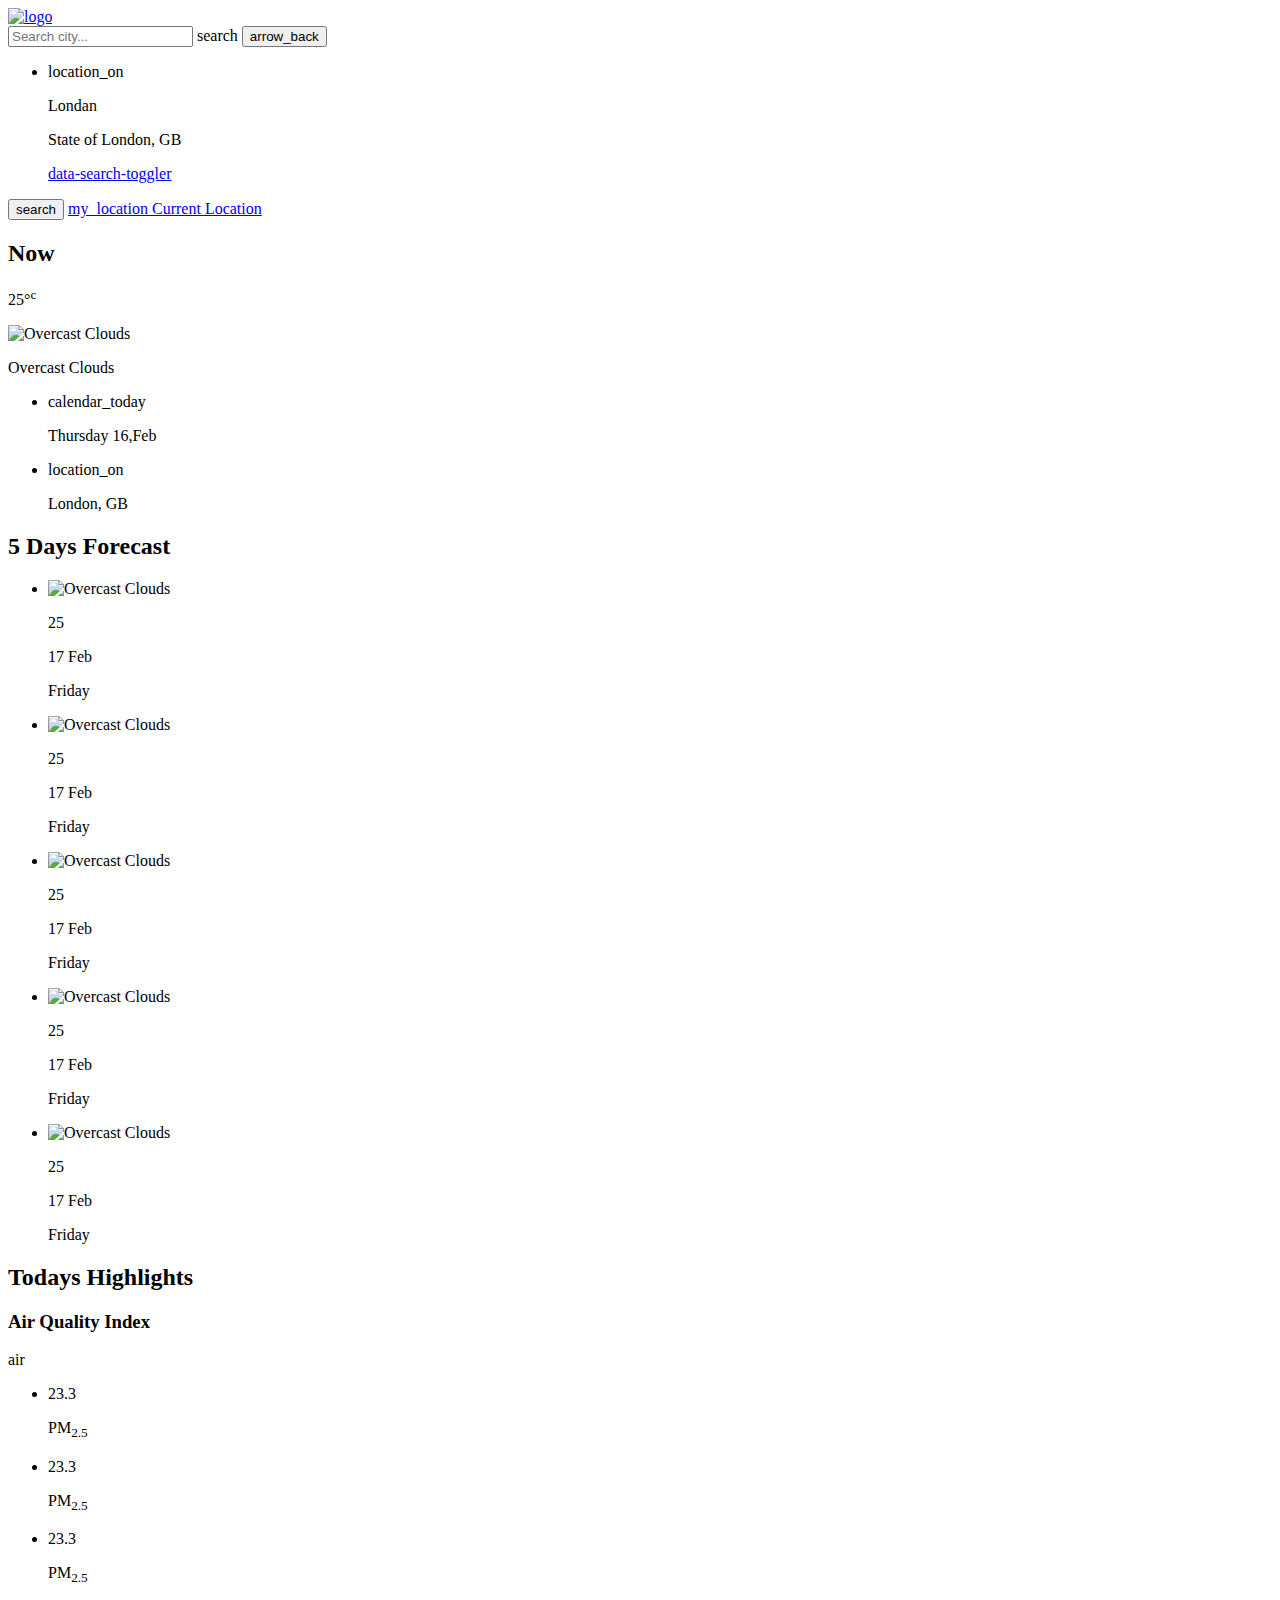
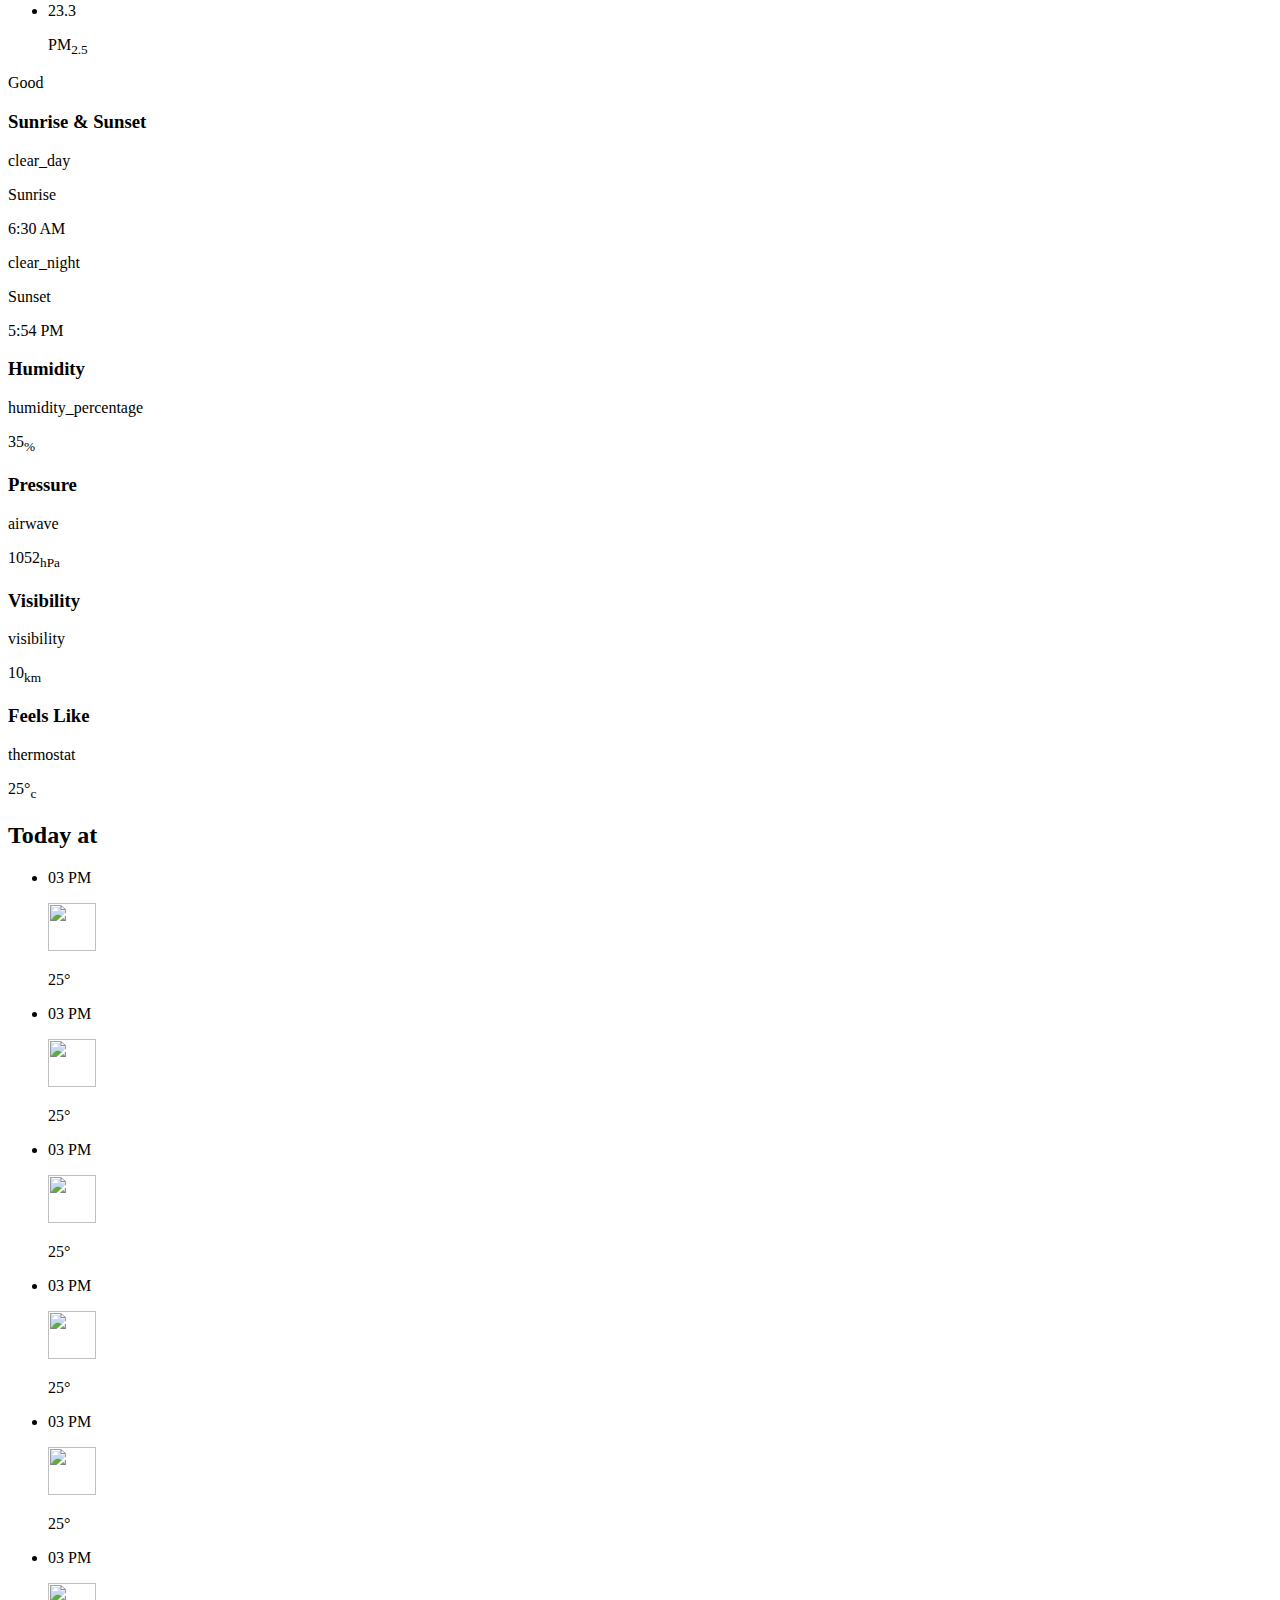
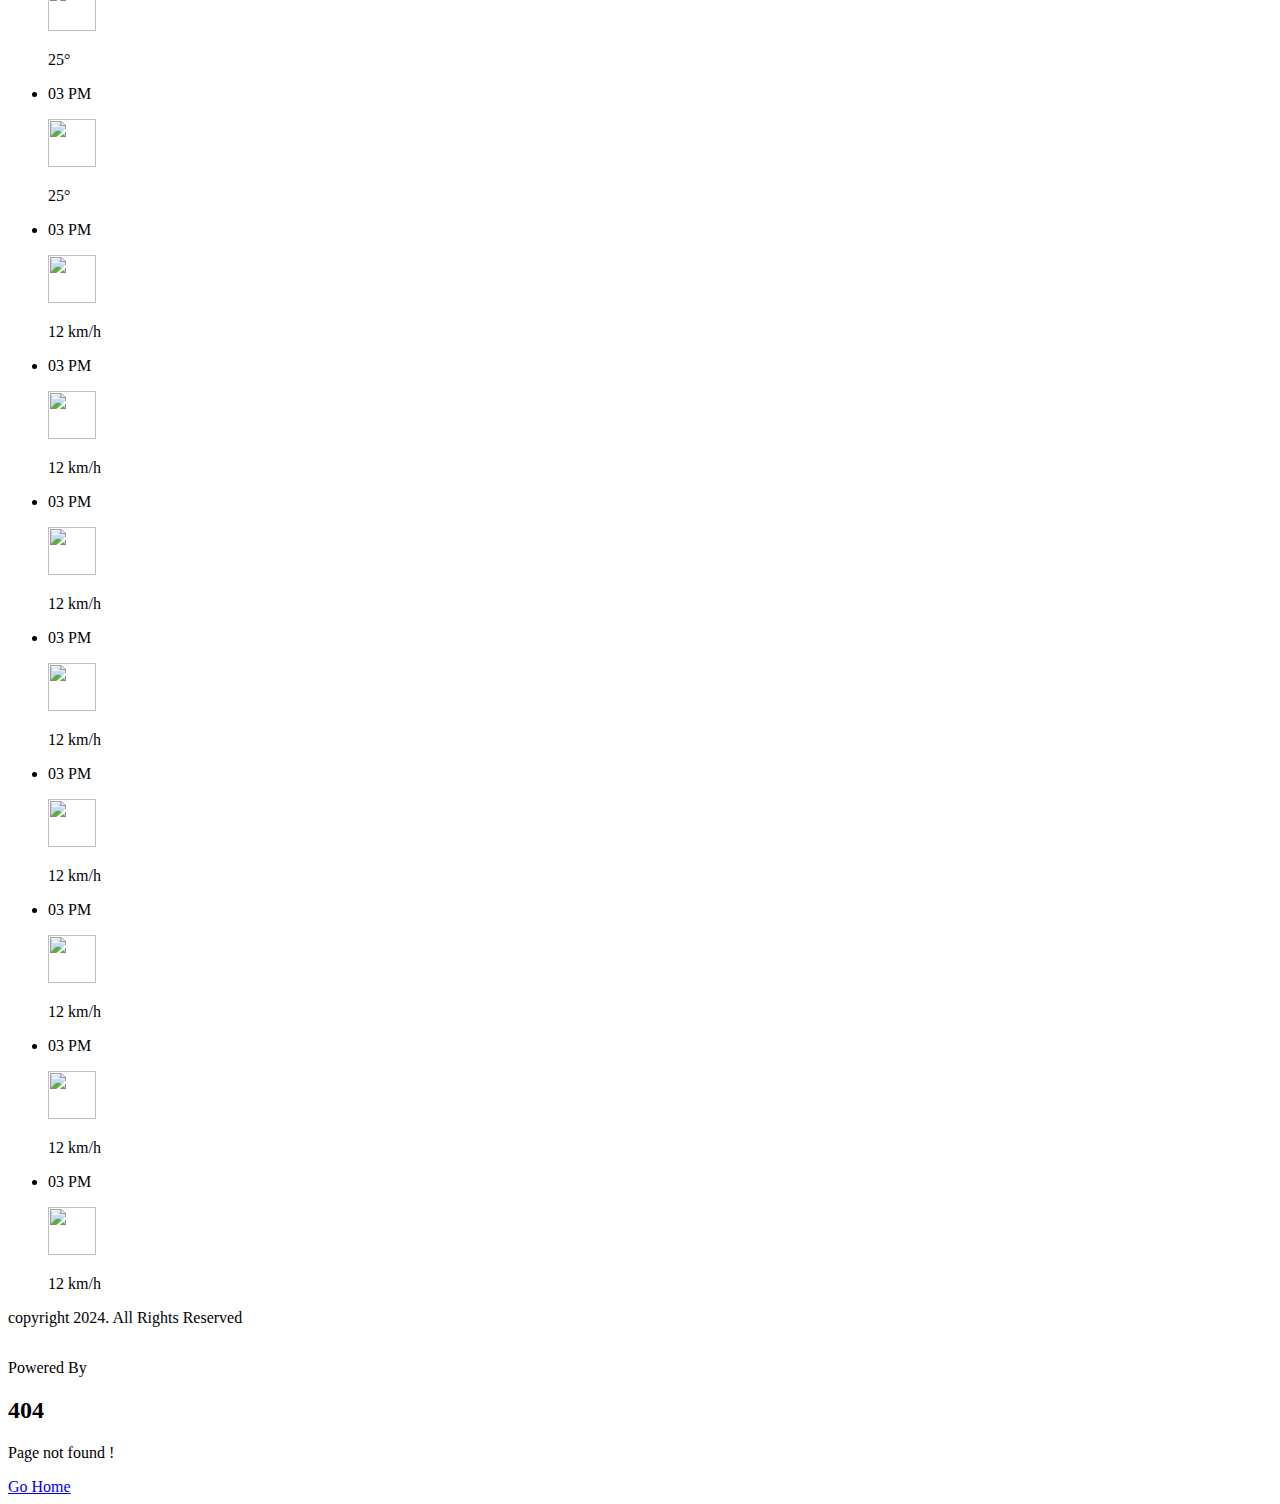
==== assets/index.html @ 11250133 "Add files via upload" ====
<!DOCTYPE html>
<html lang="en">
    <head>
        <meta charset="UTF-8">
        <meta http-equiv="X-UA-Compatible" content="IE=edge">
        <meta name="viewport" content="width=device-width, initial-scale=1.0">

        <!-- primary meta tags  -->

        <title>weatherio</title>
        <meta name="title" content="weatherio">
        <meta name="description" content="weatherio is a app made by code with ">

        <!--
            - favicon
         -->
         <link rel="shortcut icon" href="./favicon.svg" type="image/svg+xml">

        <!-- 
            google font link
          -->
        <link rel="preconnect" href="https://fonts.googleapis.com">
        <link rel="preconnect" href="https://fonts.gstatic.com" crossorigin>
        <link href="https://fonts.googleapis.com/css2?family=Nunito+Sans:wght@400;600&display=swap" rel="stylesheet">

        <!-- 
            custom css link
          -->
          <link rel="stylesheet" href="./assets/css/style.css">
        <!-- 
            custom js link
          -->
          <script src="./assets/js/app.js" type="module"></script>
          <script src="./assets/js/route.js" type="module"></script>





    </head>
    <body>
        <header class="header">
            <div class="container">
         
                 <a href="#" class="logo">
                     <img src="./assets/images/logo.png"    width="364 " height="58" alt="logo">  
                 </a>
         
                 <div class="search-view" data-search-view>
                    <div class="search-wrapper">
                        <input type="search" name="search" placeholder="Search city..." autocomplete="off" class="search field"
                        data-search-field>
                                  
                          <span class="m-icon">search</span>
                          <button class="icon-btn leading-icon has-state" aria-label="close search" data-search-toggler>
                            <span class="m-icon">arrow_back</span>    
                        </button>
                    </div>
           
                
                 <div class="search-result " data-search-result>
                    <ul class="view-list" data-search-list>
                       
                        <li class="view-list">
                            <span class="m-icon">location_on</span>
                         
                            <div>
                                <p class="item-title">Londan</p>
        
                                <p class="label-2" item-subtitle>State of London, GB</p>
                            </div>
                              
                            <a href="#" class="item-link has-state"> data-search-toggler</a>
                         </li>
                           
                          
                    </ul>
                 </div>
        
                </div>
        
                 <div class="header-actions">
                     <button class="icon-btn has-state" aria-label="open search" data-search-toggler>
                          <span class="m-icon">search</span>       
                     </button>
        
                     <a href="#/current-location" class="btn-primary has-state"
                     data-cuurent-location-btn>
                           <span class="m-icon">my_location</span>
        
                            <span class="span">Current Location</span>        
                     </a>
                 </div>
                 </div>
                     

         
         
            </div>
         </header>
         
       

        <main>
            <article class="container">

                <div class="content-left">
                    <!-- 
                        #current weather
                     -->
                     <section class="section current-weather" aria-label="current weather" data-current-weather>
                        <div class="card card-lg current-weather-card">
                            <h2 class="title-2 card-title">Now</h2>
                            <div class="weapper">
                                <p class="heading">25&deg;<sup>c</sup></p>

                                <img src="./assets/images/weather_icons/01d.png" width="64" height="64" alt="Overcast Clouds" class="weather-icon">

                            </div>
                            <p class="body-3">Overcast Clouds</p>
                            <ul class="meta-list">
                                <li class="meta-list">
                                    <span class="m-icon">calendar_today</span>

                                    <p class="title-3 meta-text">Thursday 16,Feb</p>
                                </li>

                                <li class="meta-list">
                                    <span class="m-icon">location_on</span>

                                    <p class="title-3 meta-text">London, GB</p>
                                </li>

                            </ul>
                        </div>
                     </section>




                     <!-- 
                        #forecasts
                     -->


                     <section class="section forecast" aria-labelledby="forecast-label" data-5-day-forecast>
                        <h2 class="title-2" id="forecast-label">5 Days Forecast</h2>

                        <div class="card card-lg forecast-card">

                            <ul>
                                <li class="card-item">
                                    <div class="icon-wrapper">
                                        <img src="./assets/images/weather_icons/01n.png" width="36" height="36" alt="Overcast Clouds" class="weather-icon">


                                        <span class="span">
                                            <p class="title-2">25</p>

                                            
                                        </span>
                                    </div>

                                    <p class="label-1">17 Feb</p>

                                    <p class="label-1">Friday</p>

                                </li>


                                <li class="card-item">
                                    <div class="icon-wrapper">
                                        <img src="./assets/images/weather_icons/01n.png" width="36" height="36" alt="Overcast Clouds" class="weather-icon">

                                        <span class="span">
                                            <p class="title-2">25</p>

                                            
                                        </span>
                                    </div>

                                    <p class="label-1">17 Feb</p>

                                    <p class="label-1">Friday</p>

                                </li>


                                <li class="card-item">
                                    <div class="icon-wrapper">
                                        <img src="./assets/images/weather_icons/01n.png" width="36" height="36" alt="Overcast Clouds" class="weather-icon">

                                        <span class="span">
                                            <p class="title-2">25</p>

                                            
                                        </span>
                                    </div>

                                    <p class="label-1">17 Feb</p>

                                    <p class="label-1">Friday</p>

                                </li>



                                <li class="card-item">
                                    <div class="icon-wrapper">
                                        <img src="./assets/images/weather_icons/01n.png" width="36" height="36" alt="Overcast Clouds" class="weather-icon">

                                        <span class="span">
                                            <p class="title-2">25</p>

                                            
                                        </span>
                                    </div>

                                    <p class="label-1">17 Feb</p>

                                    <p class="label-1">Friday</p>

                                </li>



                                <li class="card-item">
                                    <div class="icon-wrapper">
                                        <img src="./assets/images/weather_icons/01n.png" width="36" height="36" alt="Overcast Clouds" class="weather-icon">

                                        <span class="span">
                                            <p class="title-2">25</p>

                                            
                                        </span>
                                    </div>

                                    <p class="label-1">17 Feb</p>

                                    <p class="label-1">Friday</p>

                                </li>



                            </ul>
                        </div>
                     </section>

                </div>

                <div class="content-right">

                    <!-- 
                        #Highlights
                     -->

                     <section class="section highlights" aria-labelledby="highlights-label" data-highlights>

                        <div class="card card-lg">


                            <h2 class="title-2" id="highlights-label">Todays Highlights</h2>
                            <div class="highlight-list">

                                <div class="card card-sm highlight-card one">
                                    <h3 class="title-3">Air Quality Index</h3>



                                    <div class="wrapper">
                                        <span class="m-icon">air</span>

                                        <ul class="card-list">

                                            <li class="card-item">
                                                <p class="title-1">23.3</p>

                                                <p class="label-1">PM<sub>2.5</sub></p>
                                            </li>

                                            <li class="card-item">
                                                <p class="title-1">23.3</p>

                                                <p class="label-1">PM<sub>2.5</sub></p>
                                            </li>
                                            
                                            <li class="card-item">
                                                <p class="title-1">23.3</p>

                                                <p class="label-1">PM<sub>2.5</sub></p>
                                            </li>
                                            
                                            <li class="card-item">
                                                <p class="title-1">23.3</p>

                                                <p class="label-1">PM<sub>2.5</sub></p>
                                            </li>
                                            
                  
                                      

                                        </ul>
                                    </div>


                                    <span class="badge aqi-1 label-1" title="aqi message">
                                        Good


                                    </span>




                                </div>

                                <div class="card card-sm highlight-card two">

                                    <h3 class="title-3">Sunrise & Sunset</h3>

                                    <div class="card-list">

                                        <div class="card-item">
                                            <span class="m-icon">clear_day</span>

                                            <div>
                                                <p class="label-1">Sunrise</p>

                                                <p class="title-1">6:30 AM</p>
                                            </div>

                                        </div>

                                        <div class="card-item">
                                            <span class="m-icon">clear_night</span>

                                            <div>
                                                <p class="label-1">Sunset</p>

                                                <p class="title-1">5:54 PM</p>
                                            </div>

                                        </div>
                                    </div>
                                </div>

                                <div class="card card-sm highlight-card">
                                    <h3 class="title-3">Humidity</h3>
                                    <div class="wrapper">

                                        <span class="m-icon">humidity_percentage</span>

                                        <p class="title-1">35<sub>%</sub></p>


                                    </div>

                                </div>

                                <div class="card card-sm highlight-card">
                                    <h3 class="title-3">Pressure</h3>
                                    <div class="wrapper">

                                        <span class="m-icon">airwave</span>

                                        <p class="title-1">1052<sub>hPa</sub></p>


                                    </div>



                                </div>


                                <div class="card card-sm highlight-card">
                                    <h3 class="title-3">Visibility</h3>
                                    <div class="wrapper">

                                        <span class="m-icon">visibility</span>

                                        <p class="title-1">10<sub>km</sub></p>


                                    </div>

                                </div>



                                <div class="card card-sm highlight-card">
                                    <h3 class="title-3">Feels Like</h3>
                                    <div class="wrapper">

                                        <span class="m-icon">thermostat</span>

                                        <p class="title-1">25&deg;<sub>c</sub></p>


                                    </div>

                                </div>








                            </div>


                        </div>
                     </section>


                     <!-- 
                        #Hourly forecasts
                     -->
                    <section class="section hourly-forecast" aria-label="hourly forecast" data-hourly-forecast>

                        <h2 class="title-2">Today at</h2>

                        <div class="slider-container">

                            <ul class="slider-list" data-temp>

                                <li class="slider-items">
                                    <div class="card card-sm slider-card">

                                        <p class="body-3">03 PM</p>

                                        <img src="./assets/images/weather_icons/01n.png" width="48" height="48" loading="lazy" alt="" class="weather-icon" title="">

                                        <p class="body-3">25&deg;</p>

                                    </div>
                                </li>

                                <li class="slider-items">
                                    <div class="card card-sm slider-card">

                                        <p class="body-3">03 PM</p>

                                        <img src="./assets/images/weather_icons/01n.png" width="48" height="48" loading="lazy" alt="" class="weather-icon" title="">

                                        <p class="body-3">25&deg;</p>

                                    </div>
                                </li>
                                <li class="slider-items">
                                    <div class="card card-sm slider-card">

                                        <p class="body-3">03 PM</p>

                                        <img src="./assets/images/weather_icons/01n.png" width="48" height="48" loading="lazy" alt="" class="weather-icon" title="">

                                        <p class="body-3">25&deg;</p>

                                    </div>
                                </li>
                                <li class="slider-items">
                                    <div class="card card-sm slider-card">

                                        <p class="body-3">03 PM</p>

                                        <img src="./assets/images/weather_icons/01n.png" width="48" height="48" loading="lazy" alt="" class="weather-icon" title="">

                                        <p class="body-3">25&deg;</p>

                                    </div>
                                </li>
                                <li class="slider-items">
                                    <div class="card card-sm slider-card">

                                        <p class="body-3">03 PM</p>

                                        <img src="./assets/images/weather_icons/01n.png" width="48" height="48" loading="lazy" alt="" class="weather-icon" title="">

                                        <p class="body-3">25&deg;</p>

                                    </div>
                                </li>
                                <li class="slider-items">
                                    <div class="card card-sm slider-card">

                                        <p class="body-3">03 PM</p>

                                        <img src="./assets/images/weather_icons/01n.png" width="48" height="48" loading="lazy" alt="" class="weather-icon" title="">

                                        <p class="body-3">25&deg;</p>

                                    </div>
                                </li>
                                <li class="slider-items">
                                    <div class="card card-sm slider-card">

                                        <p class="body-3">03 PM</p>

                                        <img src="./assets/images/weather_icons/01n.png" width="48" height="48" loading="lazy" alt="" class="weather-icon" title="">

                                        <p class="body-3">25&deg;</p>

                                    </div>
                                </li>
                            </ul>

                            <ul class="slider-list" data-wind>
                                <li class="slider-items">
                                    <div class="card card-sm slider-card">
    
                                        <p class="body-3">03 PM</p>
    
                                        <img src="./assets/images/weather_icons/direction.png" width="48" height="48" loading="lazy" alt="" class="weather-icon" title="">
    
                                        <p class="body-3">12 km/h </p>
                                        
    
                                    </div>
                                </li>
                                <li class="slider-items">
                                    <div class="card card-sm slider-card">
    
                                        <p class="body-3">03 PM</p>
    
                                        <img src="./assets/images/weather_icons/direction.png" width="48" height="48" loading="lazy" alt="" class="weather-icon" title="">
    
                                        <p class="body-3">12 km/h </p>
                                        
    
                                    </div>
                                </li>
                                <li class="slider-items">
                                    <div class="card card-sm slider-card">
    
                                        <p class="body-3">03 PM</p>
    
                                        <img src="./assets/images/weather_icons/direction.png" width="48" height="48" loading="lazy" alt="" class="weather-icon" title="">
    
                                        <p class="body-3">12 km/h </p>
                                        
    
                                    </div>
                                </li>
                                <li class="slider-items">
                                    <div class="card card-sm slider-card">
    
                                        <p class="body-3">03 PM</p>
    
                                        <img src="./assets/images/weather_icons/direction.png" width="48" height="48" loading="lazy" alt="" class="weather-icon" title="">
    
                                        <p class="body-3">12 km/h </p>
                                        
    
                                    </div>
                                </li>
                                <li class="slider-items">
                                    <div class="card card-sm slider-card">
    
                                        <p class="body-3">03 PM</p>
    
                                        <img src="./assets/images/weather_icons/direction.png" width="48" height="48" loading="lazy" alt="" class="weather-icon" title="">
    
                                        <p class="body-3">12 km/h </p>
                                        
    
                                    </div>
                                </li>
                                <li class="slider-items">
                                    <div class="card card-sm slider-card">
    
                                        <p class="body-3">03 PM</p>
    
                                        <img src="./assets/images/weather_icons/direction.png" width="48" height="48" loading="lazy" alt="" class="weather-icon" title="">
    
                                        <p class="body-3">12 km/h </p>
                                        
    
                                    </div>
                                </li>
                                <li class="slider-items">
                                    <div class="card card-sm slider-card">
    
                                        <p class="body-3">03 PM</p>
    
                                        <img src="./assets/images/weather_icons/direction.png" width="48" height="48" loading="lazy" alt="" class="weather-icon" title="">
    
                                        <p class="body-3">12 km/h </p>
                                        
    
                                    </div>
                                </li>
                                <li class="slider-items">
                                    <div class="card card-sm slider-card">
    
                                        <p class="body-3">03 PM</p>
    
                                        <img src="./assets/images/weather_icons/direction.png" width="48" height="48" loading="lazy" alt="" class="weather-icon" title="">
    
                                        <p class="body-3">12 km/h </p>
                                        
    
                                    </div>
                                </li>
                            </ul>

                            

                            
                        </div>
                    </section>
                    <!-- 
                        #footer
                     -->


                    <footer class="footer">
                        <p class="body-3">
                          copyright 2024. All Rights Reserved
                        </p>
  
                        <p class="body-3">
                          Powered By <a href="https://openweathermap.org/api"  title="Free OpenWeather Api" target="_blank" rel="noopener">
                              <img src="./assets/images/openweather.png" width="150" height="30" loading="lazy" alt="OpenWeather">
  
                             </a>
                        </p>
                    </footer>

                     
                    
                
                
                    



                </div>

                <div class="loading" data-loading></div>


                













            </article>
        </main>


        <!--
            #404 error
        -->

        <section class="error-content" data-error-content>

            <h2 class="heading">404</h2>

            <p class="body-1">Page not found !</p>

            <a href="#" class="btn-primary">
                <span class="span">Go Home</span>
            </a>
        </section>





    </body>
</html>
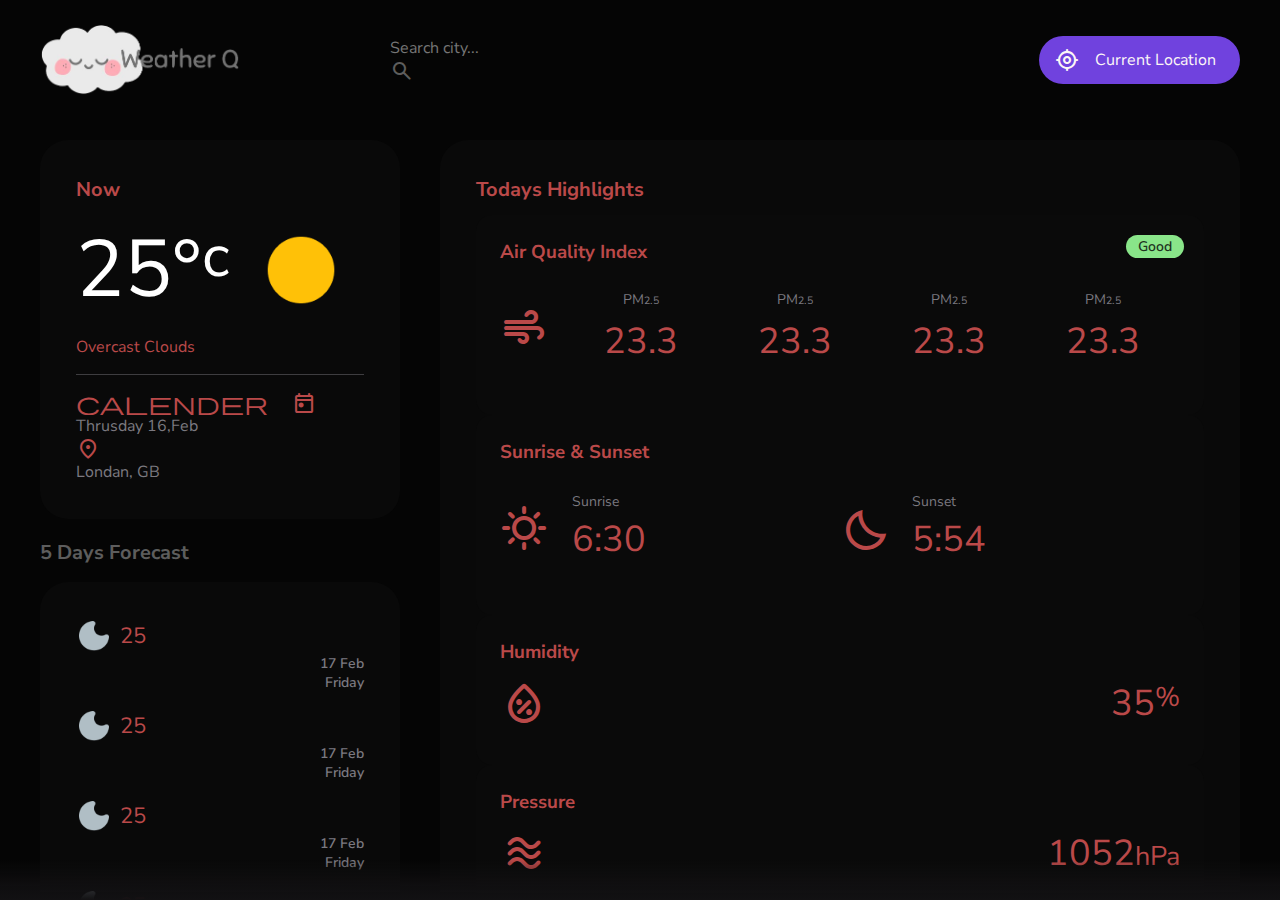
==== commit 4569a55c: "index update" ====
--- a/assets/index.html
+++ b/assets/index.html
@@ -1,683 +1,655 @@
-<!DOCTYPE html>
-<html lang="en">
-    <head>
-        <meta charset="UTF-8">
-        <meta http-equiv="X-UA-Compatible" content="IE=edge">
-        <meta name="viewport" content="width=device-width, initial-scale=1.0">
-
-        <!-- primary meta tags  -->
-
-        <title>weatherio</title>
-        <meta name="title" content="weatherio">
-        <meta name="description" content="weatherio is a app made by code with ">
-
-        <!--
-            - favicon
-         -->
-         <link rel="shortcut icon" href="./favicon.svg" type="image/svg+xml">
-
-        <!-- 
-            google font link
-          -->
-        <link rel="preconnect" href="https://fonts.googleapis.com">
-        <link rel="preconnect" href="https://fonts.gstatic.com" crossorigin>
-        <link href="https://fonts.googleapis.com/css2?family=Nunito+Sans:wght@400;600&display=swap" rel="stylesheet">
-
-        <!-- 
-            custom css link
-          -->
-          <link rel="stylesheet" href="./assets/css/style.css">
-        <!-- 
-            custom js link
-          -->
-          <script src="./assets/js/app.js" type="module"></script>
-          <script src="./assets/js/route.js" type="module"></script>
-
-
-
-
-
-    </head>
-    <body>
-        <header class="header">
-            <div class="container">
-         
-                 <a href="#" class="logo">
-                     <img src="./assets/images/logo.png"    width="364 " height="58" alt="logo">  
-                 </a>
-         
-                 <div class="search-view" data-search-view>
-                    <div class="search-wrapper">
-                        <input type="search" name="search" placeholder="Search city..." autocomplete="off" class="search field"
-                        data-search-field>
-                                  
-                          <span class="m-icon">search</span>
-                          <button class="icon-btn leading-icon has-state" aria-label="close search" data-search-toggler>
-                            <span class="m-icon">arrow_back</span>    
-                        </button>
-                    </div>
-           
-                
-                 <div class="search-result " data-search-result>
-                    <ul class="view-list" data-search-list>
-                       
-                        <li class="view-list">
-                            <span class="m-icon">location_on</span>
-                         
-                            <div>
-                                <p class="item-title">Londan</p>
-        
-                                <p class="label-2" item-subtitle>State of London, GB</p>
-                            </div>
-                              
-                            <a href="#" class="item-link has-state"> data-search-toggler</a>
-                         </li>
-                           
-                          
-                    </ul>
-                 </div>
-        
-                </div>
-        
-                 <div class="header-actions">
-                     <button class="icon-btn has-state" aria-label="open search" data-search-toggler>
-                          <span class="m-icon">search</span>       
-                     </button>
-        
-                     <a href="#/current-location" class="btn-primary has-state"
-                     data-cuurent-location-btn>
-                           <span class="m-icon">my_location</span>
-        
-                            <span class="span">Current Location</span>        
-                     </a>
-                 </div>
-                 </div>
-                     
-
-         
-         
-            </div>
-         </header>
-         
-       
-
-        <main>
-            <article class="container">
-
-                <div class="content-left">
-                    <!-- 
-                        #current weather
-                     -->
-                     <section class="section current-weather" aria-label="current weather" data-current-weather>
-                        <div class="card card-lg current-weather-card">
-                            <h2 class="title-2 card-title">Now</h2>
-                            <div class="weapper">
-                                <p class="heading">25&deg;<sup>c</sup></p>
-
-                                <img src="./assets/images/weather_icons/01d.png" width="64" height="64" alt="Overcast Clouds" class="weather-icon">
-
-                            </div>
-                            <p class="body-3">Overcast Clouds</p>
-                            <ul class="meta-list">
-                                <li class="meta-list">
-                                    <span class="m-icon">calendar_today</span>
-
-                                    <p class="title-3 meta-text">Thursday 16,Feb</p>
-                                </li>
-
-                                <li class="meta-list">
-                                    <span class="m-icon">location_on</span>
-
-                                    <p class="title-3 meta-text">London, GB</p>
-                                </li>
-
-                            </ul>
-                        </div>
-                     </section>
-
-
-
-
-                     <!-- 
-                        #forecasts
-                     -->
-
-
-                     <section class="section forecast" aria-labelledby="forecast-label" data-5-day-forecast>
-                        <h2 class="title-2" id="forecast-label">5 Days Forecast</h2>
-
-                        <div class="card card-lg forecast-card">
-
-                            <ul>
-                                <li class="card-item">
-                                    <div class="icon-wrapper">
-                                        <img src="./assets/images/weather_icons/01n.png" width="36" height="36" alt="Overcast Clouds" class="weather-icon">
-
-
-                                        <span class="span">
-                                            <p class="title-2">25</p>
-
-                                            
-                                        </span>
-                                    </div>
-
-                                    <p class="label-1">17 Feb</p>
-
-                                    <p class="label-1">Friday</p>
-
-                                </li>
-
-
-                                <li class="card-item">
-                                    <div class="icon-wrapper">
-                                        <img src="./assets/images/weather_icons/01n.png" width="36" height="36" alt="Overcast Clouds" class="weather-icon">
-
-                                        <span class="span">
-                                            <p class="title-2">25</p>
-
-                                            
-                                        </span>
-                                    </div>
-
-                                    <p class="label-1">17 Feb</p>
-
-                                    <p class="label-1">Friday</p>
-
-                                </li>
-
-
-                                <li class="card-item">
-                                    <div class="icon-wrapper">
-                                        <img src="./assets/images/weather_icons/01n.png" width="36" height="36" alt="Overcast Clouds" class="weather-icon">
-
-                                        <span class="span">
-                                            <p class="title-2">25</p>
-
-                                            
-                                        </span>
-                                    </div>
-
-                                    <p class="label-1">17 Feb</p>
-
-                                    <p class="label-1">Friday</p>
-
-                                </li>
-
-
-
-                                <li class="card-item">
-                                    <div class="icon-wrapper">
-                                        <img src="./assets/images/weather_icons/01n.png" width="36" height="36" alt="Overcast Clouds" class="weather-icon">
-
-                                        <span class="span">
-                                            <p class="title-2">25</p>
-
-                                            
-                                        </span>
-                                    </div>
-
-                                    <p class="label-1">17 Feb</p>
-
-                                    <p class="label-1">Friday</p>
-
-                                </li>
-
-
-
-                                <li class="card-item">
-                                    <div class="icon-wrapper">
-                                        <img src="./assets/images/weather_icons/01n.png" width="36" height="36" alt="Overcast Clouds" class="weather-icon">
-
-                                        <span class="span">
-                                            <p class="title-2">25</p>
-
-                                            
-                                        </span>
-                                    </div>
-
-                                    <p class="label-1">17 Feb</p>
-
-                                    <p class="label-1">Friday</p>
-
-                                </li>
-
-
-
-                            </ul>
-                        </div>
-                     </section>
-
-                </div>
-
-                <div class="content-right">
-
-                    <!-- 
-                        #Highlights
-                     -->
-
-                     <section class="section highlights" aria-labelledby="highlights-label" data-highlights>
-
-                        <div class="card card-lg">
-
-
-                            <h2 class="title-2" id="highlights-label">Todays Highlights</h2>
-                            <div class="highlight-list">
-
-                                <div class="card card-sm highlight-card one">
-                                    <h3 class="title-3">Air Quality Index</h3>
-
-
-
-                                    <div class="wrapper">
-                                        <span class="m-icon">air</span>
-
-                                        <ul class="card-list">
-
-                                            <li class="card-item">
-                                                <p class="title-1">23.3</p>
-
-                                                <p class="label-1">PM<sub>2.5</sub></p>
-                                            </li>
-
-                                            <li class="card-item">
-                                                <p class="title-1">23.3</p>
-
-                                                <p class="label-1">PM<sub>2.5</sub></p>
-                                            </li>
-                                            
-                                            <li class="card-item">
-                                                <p class="title-1">23.3</p>
-
-                                                <p class="label-1">PM<sub>2.5</sub></p>
-                                            </li>
-                                            
-                                            <li class="card-item">
-                                                <p class="title-1">23.3</p>
-
-                                                <p class="label-1">PM<sub>2.5</sub></p>
-                                            </li>
-                                            
-                  
-                                      
-
-                                        </ul>
-                                    </div>
-
-
-                                    <span class="badge aqi-1 label-1" title="aqi message">
-                                        Good
-
-
-                                    </span>
-
-
-
-
-                                </div>
-
-                                <div class="card card-sm highlight-card two">
-
-                                    <h3 class="title-3">Sunrise & Sunset</h3>
-
-                                    <div class="card-list">
-
-                                        <div class="card-item">
-                                            <span class="m-icon">clear_day</span>
-
-                                            <div>
-                                                <p class="label-1">Sunrise</p>
-
-                                                <p class="title-1">6:30 AM</p>
-                                            </div>
-
-                                        </div>
-
-                                        <div class="card-item">
-                                            <span class="m-icon">clear_night</span>
-
-                                            <div>
-                                                <p class="label-1">Sunset</p>
-
-                                                <p class="title-1">5:54 PM</p>
-                                            </div>
-
-                                        </div>
-                                    </div>
-                                </div>
-
-                                <div class="card card-sm highlight-card">
-                                    <h3 class="title-3">Humidity</h3>
-                                    <div class="wrapper">
-
-                                        <span class="m-icon">humidity_percentage</span>
-
-                                        <p class="title-1">35<sub>%</sub></p>
-
-
-                                    </div>
-
-                                </div>
-
-                                <div class="card card-sm highlight-card">
-                                    <h3 class="title-3">Pressure</h3>
-                                    <div class="wrapper">
-
-                                        <span class="m-icon">airwave</span>
-
-                                        <p class="title-1">1052<sub>hPa</sub></p>
-
-
-                                    </div>
-
-
-
-                                </div>
-
-
-                                <div class="card card-sm highlight-card">
-                                    <h3 class="title-3">Visibility</h3>
-                                    <div class="wrapper">
-
-                                        <span class="m-icon">visibility</span>
-
-                                        <p class="title-1">10<sub>km</sub></p>
-
-
-                                    </div>
-
-                                </div>
-
-
-
-                                <div class="card card-sm highlight-card">
-                                    <h3 class="title-3">Feels Like</h3>
-                                    <div class="wrapper">
-
-                                        <span class="m-icon">thermostat</span>
-
-                                        <p class="title-1">25&deg;<sub>c</sub></p>
-
-
-                                    </div>
-
-                                </div>
-
-
-
-
-
-
-
-
-                            </div>
-
-
-                        </div>
-                     </section>
-
-
-                     <!-- 
-                        #Hourly forecasts
-                     -->
-                    <section class="section hourly-forecast" aria-label="hourly forecast" data-hourly-forecast>
-
-                        <h2 class="title-2">Today at</h2>
-
-                        <div class="slider-container">
-
-                            <ul class="slider-list" data-temp>
-
-                                <li class="slider-items">
-                                    <div class="card card-sm slider-card">
-
-                                        <p class="body-3">03 PM</p>
-
-                                        <img src="./assets/images/weather_icons/01n.png" width="48" height="48" loading="lazy" alt="" class="weather-icon" title="">
-
-                                        <p class="body-3">25&deg;</p>
-
-                                    </div>
-                                </li>
-
-                                <li class="slider-items">
-                                    <div class="card card-sm slider-card">
-
-                                        <p class="body-3">03 PM</p>
-
-                                        <img src="./assets/images/weather_icons/01n.png" width="48" height="48" loading="lazy" alt="" class="weather-icon" title="">
-
-                                        <p class="body-3">25&deg;</p>
-
-                                    </div>
-                                </li>
-                                <li class="slider-items">
-                                    <div class="card card-sm slider-card">
-
-                                        <p class="body-3">03 PM</p>
-
-                                        <img src="./assets/images/weather_icons/01n.png" width="48" height="48" loading="lazy" alt="" class="weather-icon" title="">
-
-                                        <p class="body-3">25&deg;</p>
-
-                                    </div>
-                                </li>
-                                <li class="slider-items">
-                                    <div class="card card-sm slider-card">
-
-                                        <p class="body-3">03 PM</p>
-
-                                        <img src="./assets/images/weather_icons/01n.png" width="48" height="48" loading="lazy" alt="" class="weather-icon" title="">
-
-                                        <p class="body-3">25&deg;</p>
-
-                                    </div>
-                                </li>
-                                <li class="slider-items">
-                                    <div class="card card-sm slider-card">
-
-                                        <p class="body-3">03 PM</p>
-
-                                        <img src="./assets/images/weather_icons/01n.png" width="48" height="48" loading="lazy" alt="" class="weather-icon" title="">
-
-                                        <p class="body-3">25&deg;</p>
-
-                                    </div>
-                                </li>
-                                <li class="slider-items">
-                                    <div class="card card-sm slider-card">
-
-                                        <p class="body-3">03 PM</p>
-
-                                        <img src="./assets/images/weather_icons/01n.png" width="48" height="48" loading="lazy" alt="" class="weather-icon" title="">
-
-                                        <p class="body-3">25&deg;</p>
-
-                                    </div>
-                                </li>
-                                <li class="slider-items">
-                                    <div class="card card-sm slider-card">
-
-                                        <p class="body-3">03 PM</p>
-
-                                        <img src="./assets/images/weather_icons/01n.png" width="48" height="48" loading="lazy" alt="" class="weather-icon" title="">
-
-                                        <p class="body-3">25&deg;</p>
-
-                                    </div>
-                                </li>
-                            </ul>
-
-                            <ul class="slider-list" data-wind>
-                                <li class="slider-items">
-                                    <div class="card card-sm slider-card">
-    
-                                        <p class="body-3">03 PM</p>
-    
-                                        <img src="./assets/images/weather_icons/direction.png" width="48" height="48" loading="lazy" alt="" class="weather-icon" title="">
-    
-                                        <p class="body-3">12 km/h </p>
-                                        
-    
-                                    </div>
-                                </li>
-                                <li class="slider-items">
-                                    <div class="card card-sm slider-card">
-    
-                                        <p class="body-3">03 PM</p>
-    
-                                        <img src="./assets/images/weather_icons/direction.png" width="48" height="48" loading="lazy" alt="" class="weather-icon" title="">
-    
-                                        <p class="body-3">12 km/h </p>
-                                        
-    
-                                    </div>
-                                </li>
-                                <li class="slider-items">
-                                    <div class="card card-sm slider-card">
-    
-                                        <p class="body-3">03 PM</p>
-    
-                                        <img src="./assets/images/weather_icons/direction.png" width="48" height="48" loading="lazy" alt="" class="weather-icon" title="">
-    
-                                        <p class="body-3">12 km/h </p>
-                                        
-    
-                                    </div>
-                                </li>
-                                <li class="slider-items">
-                                    <div class="card card-sm slider-card">
-    
-                                        <p class="body-3">03 PM</p>
-    
-                                        <img src="./assets/images/weather_icons/direction.png" width="48" height="48" loading="lazy" alt="" class="weather-icon" title="">
-    
-                                        <p class="body-3">12 km/h </p>
-                                        
-    
-                                    </div>
-                                </li>
-                                <li class="slider-items">
-                                    <div class="card card-sm slider-card">
-    
-                                        <p class="body-3">03 PM</p>
-    
-                                        <img src="./assets/images/weather_icons/direction.png" width="48" height="48" loading="lazy" alt="" class="weather-icon" title="">
-    
-                                        <p class="body-3">12 km/h </p>
-                                        
-    
-                                    </div>
-                                </li>
-                                <li class="slider-items">
-                                    <div class="card card-sm slider-card">
-    
-                                        <p class="body-3">03 PM</p>
-    
-                                        <img src="./assets/images/weather_icons/direction.png" width="48" height="48" loading="lazy" alt="" class="weather-icon" title="">
-    
-                                        <p class="body-3">12 km/h </p>
-                                        
-    
-                                    </div>
-                                </li>
-                                <li class="slider-items">
-                                    <div class="card card-sm slider-card">
-    
-                                        <p class="body-3">03 PM</p>
-    
-                                        <img src="./assets/images/weather_icons/direction.png" width="48" height="48" loading="lazy" alt="" class="weather-icon" title="">
-    
-                                        <p class="body-3">12 km/h </p>
-                                        
-    
-                                    </div>
-                                </li>
-                                <li class="slider-items">
-                                    <div class="card card-sm slider-card">
-    
-                                        <p class="body-3">03 PM</p>
-    
-                                        <img src="./assets/images/weather_icons/direction.png" width="48" height="48" loading="lazy" alt="" class="weather-icon" title="">
-    
-                                        <p class="body-3">12 km/h </p>
-                                        
-    
-                                    </div>
-                                </li>
-                            </ul>
-
-                            
-
-                            
-                        </div>
-                    </section>
-                    <!-- 
-                        #footer
-                     -->
-
-
-                    <footer class="footer">
-                        <p class="body-3">
-                          copyright 2024. All Rights Reserved
-                        </p>
-  
-                        <p class="body-3">
-                          Powered By <a href="https://openweathermap.org/api"  title="Free OpenWeather Api" target="_blank" rel="noopener">
-                              <img src="./assets/images/openweather.png" width="150" height="30" loading="lazy" alt="OpenWeather">
-  
-                             </a>
-                        </p>
-                    </footer>
-
-                     
-                    
-                
-                
-                    
-
-
-
-                </div>
-
-                <div class="loading" data-loading></div>
-
-
-                
-
-
-
-
-
-
-
-
-
-
-
-
-
-            </article>
-        </main>
-
-
-        <!--
-            #404 error
-        -->
-
-        <section class="error-content" data-error-content>
-
-            <h2 class="heading">404</h2>
-
-            <p class="body-1">Page not found !</p>
-
-            <a href="#" class="btn-primary">
-                <span class="span">Go Home</span>
-            </a>
-        </section>
-
-
-
-
-
-    </body>
+<!DOCTYPE html>
+<html lang="en">
+<head>
+    <meta charset="UTF-8">
+    <meta http-equiv="X-UA-Compatible" content="IE=edge">
+    <meta name="viewport" content="width=device-width, initial-scale=1.0">
+
+ <!-- primary meta tags  -->
+
+    <title>weatherwise</title>
+    <meta name="title" content="weatherwise">
+    <meta name="description" content="weatherwise is a webapp made by g-97 ">
+
+
+    <!--
+            - favicon
+         -->
+
+         <link rel="shortcut icon" href="./favicon.svg" type="image/svg+xml">
+
+
+     <!-- 
+        google font link
+       -->
+        <link rel="preconnect" href="https://fonts.googleapis.com">
+        <link rel="preconnect" href="https://fonts.gstatic.com" crossorigin>
+        <link href="https://fonts.googleapis.com/css2?family=Nunito+Sans:wght@400;600&display=swap" rel="stylesheet">
+
+     <!-- 
+         css link
+      -->
+    
+         <link rel="stylesheet" href="./css/style.css">
+
+    <!-- 
+         js link
+    -->
+
+    <script src="./assets/js/app.js" type="module"></script>
+    <script src="./assets/js/route.js" type="module"></script>
+
+
+
+</head>
+<body>
+    
+    
+
+
+
+
+<header class="header">
+   <div class="container">
+
+        <a href="#" class="logo">
+            <img src="./images/logo.png"    width="364 " height="58" alt="logo">  
+        </a>
+
+        <div class="search-view" data-search-view>
+
+              <div class="search-wrapper">
+                    <input type="search" name="search" placeholder="Search city..." autocomplete="off" class="search field"
+                data-search-field>
+                          
+                  <span class="m-icon">search</span>
+                  <button class="icon-btn leading-icon has-state" aria-label="close search" data-search-toggler>
+                    <span class="m-icon">arrow_back</span>    
+                </button>
+            </div>
+   
+        
+         <div class="search-result" data-search-result>
+            <ul class="view-list" data-search-list>
+               
+                <li class="view-list">
+                    <span class="m-icon">location_on</span>
+                 
+                    <div>
+                        <p class="item-title">Londan</p>
+
+                        <p class="label-2" item-subtitle>State of London, GB</p>
+                    </div>
+                      
+                    <a href="#" class="item-link has-state"> data-search-toggler</a>
+                 </li>
+                   
+                  
+            </ul>
+         </div>
+
+        </div>
+
+         <div class="header-actions">
+             <button class="icon-btn has-state" aria-label="open search" data-search-toggler>
+                  <span class="m-icon">search</span>       
+             </button>
+
+             <a href="#/current-location" class="btn-primary has-state"
+             data-cuurent-location-btn>
+                   <span class="m-icon">my_location</span>
+
+                    <span class="span">Current Location</span>        
+             </a>
+         </div>
+         </div>
+
+   </div>
+</header>
+
+
+
+
+<main>
+    <article class="container">
+
+        <div clas="content-left">
+
+
+            <section class="section current-weather" aria-label="current-weather" data-current-weather>
+                <div class="card card-lg current-weather-card">
+
+                    <h2 class="title-2 card-title"> Now</h2>
+
+                    <div class="weapper">
+                        <p class="heading">25&deg;<sup>c</sup></p>
+
+                        <img src="./images/weather_icons/01d.png" width="64" height="64" alt="Overcast Clouds"
+                             class="weather-icon">
+                    </div>
+
+                    <p class="body-3">Overcast Clouds</p>
+                    <ul class="meta-list">
+                    
+                        <li class="meta-item">
+                             <span class="m-icon">
+                            calender_today
+                             </span> 
+                             <p class=" title-3 meta-text"> Thrusday 16,Feb</p> 
+                        </li>
+ 
+                        <li class="meta-item">
+                            <span class="m-icon">
+                             location_on
+                            </span> 
+                            <p class=" title-3 meta-text">Londan, GB </p> 
+                       </li>
+                
+                    
+                    
+                    </ul>
+
+
+                </div>
+            </section>
+
+<!-- 
+       #forecasts
+   -->
+
+
+
+             <section class="section forecast" aria-labelledby="forecast-label" data-5-day-forecast>
+                <h2 class="title-2" id="forecast-label">5 Days Forecast</h2>
+
+                <div class="card card-lg forecast-card">
+                   <ul>
+
+                 
+                    <li class="card-item">
+                        <div class="icon-wrapper">
+                            <img src="./images/weather_icons/01n.png" width="36" height="36" alt="Overcast Clouds" class="weather-icon">
+                        
+                               <span class="span">
+                                <p class="title-2">25</p>
+                               </span>
+        
+                        </div>
+ 
+                         <p class="label-1">17 Feb</p>
+
+
+                         <p class="label-1">Friday</p>
+
+                    </li>
+
+                    <li class="card-item">
+                        <div class="icon-wrapper">
+                            <img src="./images/weather_icons/01n.png" width="36" height="36" alt="Overcast Clouds" class="weather-icon">
+                        
+                               <span class="span">
+                                <p class="title-2">25</p>
+                               </span>
+        
+                        </div>
+ 
+                         <p class="label-1">17 Feb</p>
+
+
+                         <p class="label-1">Friday</p>
+
+                    </li>
+
+                    <li class="card-item">
+                        <div class="icon-wrapper">
+                            <img src="./images/weather_icons/01n.png" width="36" height="36" alt="Overcast Clouds" class="weather-icon">
+                        
+                               <span class="span">
+                                <p class="title-2">25</p>
+                               </span>
+        
+                        </div>
+ 
+                         <p class="label-1">17 Feb</p>
+
+
+                         <p class="label-1">Friday</p>
+
+                    </li>
+
+                    <li class="card-item">
+                        <div class="icon-wrapper">
+                            <img src="./images/weather_icons/01n.png" width="36" height="36" alt="Overcast Clouds" class="weather-icon">
+                        
+                               <span class="span">
+                                <p class="title-2">25</p>
+                               </span>
+        
+                        </div>
+ 
+                         <p class="label-1">17 Feb</p>
+
+
+                         <p class="label-1">Friday</p>
+
+                    </li>
+
+                    <li class="card-item">
+                        <div class="icon-wrapper">
+                            <img src="./images/weather_icons/01n.png" width="36" height="36" alt="Overcast Clouds" class="weather-icon">
+                        
+                               <span class="span">
+                                <p class="title-2">25</p>
+                               </span>
+        
+                        </div>
+ 
+                         <p class="label-1">17 Feb</p>
+
+
+                         <p class="label-1">Friday</p>
+
+                    </li>
+
+                   </ul>
+
+                </div>
+
+
+
+             </section>
+        </div>
+
+            
+         <div class="content-right">
+
+            <!-- 
+                        #Highlights
+             -->
+
+            <section class="section highlights" aria aria-labelledby="highlights-label" data-highlights>
+                 <div class="card card-lg">
+
+
+                    <h2 class="title-2" id="highlights-label">Todays Highlights</h2>
+                
+                    <div class="highlights-list">
+
+                          <div class="card card-sm highlight-card one">
+
+                              <h3 class="title-3">Air Quality Index</h3>
+
+                                <div class="wrapper">
+
+                                  <span class="m-icon">air</span>
+
+                                  <ul class="card-list">
+                                      
+                                      <li class="card-item">
+                                        <p class="title-1">23.3</p>
+
+                                        <p class="label-1">PM<sub>2.5</sub></p>
+                                      </li>
+
+                                      <li class="card-item">
+                                        <p class="title-1">23.3</p>
+
+                                        <p class="label-1">PM<sub>2.5</sub></p>
+                                      </li>
+
+                                      <li class="card-item">
+                                        <p class="title-1">23.3</p>
+
+                                        <p class="label-1">PM<sub>2.5</sub></p>
+                                      </li>
+
+                                      <li class="card-item">
+                                        <p class="title-1">23.3</p>
+
+                                        <p class="label-1">PM<sub>2.5</sub></p>
+                                      </li>
+
+
+
+                                  </ul>
+
+                              </div>
+
+                              <span class="badge aqi-1 label-1" title="aqi message">
+                                Good
+                              </span>
+
+                          </div>
+                           
+                          <div class="card card-sm highlight-card two">
+
+                              <h3 class="title-3">Sunrise & Sunset</h3>
+
+                              <div class="card-list">
+                                  
+                                <div class="card-item">
+                                  <span class="m-icon">clear_day</span>
+
+                                 <div>
+                                    <p class="label-1">Sunrise</p>
+
+                                    <p class="title-1">6:30</p>
+                                 </div>
+                                </div>
+
+                                <div class="card-item">
+                                    <span class="m-icon">clear_night</span>
+  
+                                   <div>
+                                      <p class="label-1">Sunset</p>
+  
+                                      <p class="title-1">5:54</p>
+                                   </div>
+                                  </div>
+
+                              </div>
+
+                          </div>
+                           
+                          <div class="card card-sm highlight-card">  
+                           
+                            <h3 class="title-3">Humidity</h3>
+
+                            <div class="wrapper">
+                                <span class="m-icon">humidity_percentage</span>
+
+                                <p class="title-1">35<sup>%</sup></p>
+                            </div>
+
+                          </div>
+
+                          <div class="card card-sm highlight-card">  
+                           
+                            <h3 class="title-3">Pressure</h3>
+
+                            <div class="wrapper">
+                                <span class="m-icon">airwave</span>
+
+                                <p class="title-1">1052<sub>hPa</sub></p>
+                            </div>
+
+                          </div>
+
+                          <div class="card card-sm highlight-card">  
+                           
+                            <h3 class="title-3">Visibility</h3>
+
+                            <div class="wrapper">
+                                <span class="m-icon">visibiity</span>
+
+                                <p class="title-1">10<sub>km</sub></p>
+                            </div>
+
+                          </div>
+
+                          <div class="card card-sm highlight-card">  
+                           
+                            <h3 class="title-3">Feels like</h3>
+
+                            <div class="wrapper">
+                                <span class="m-icon">thermostat</span>
+
+                                <p class="title-1">25&deg;<sup>c</sup></p>
+                            </div>
+
+                          </div>
+
+                    </div>
+                    
+                </div>
+
+            </section>
+
+<!-- 
+                        #Hourly forecasts
+-->
+
+
+            <section class="section hourly-forecast" aria-label="hourly forecast" data-hourly-forecast>
+
+                <h2 class="title-2">Today at</h2>
+
+                <div class="slider-container">
+                   <ul class="slider-list" data-temp>
+
+                       <li class="slider-item">
+                           <div class="card card-sm slider-card">
+
+                            <p class="body-3">03 PM</p>
+
+                            <img src="./images/weather_icons/01n.png"  width="48" height="48" loading="lazy"  alt=""
+                            class="weather-icon" title="">
+                              
+                            <p class="body-3">25&deg;</p>
+
+                           </div>
+                       </li>
+
+                    <li class="slider-item">
+                        <div class="card card-sm slider-card">
+
+                         <p class="body-3">03 PM</p>
+
+                         <img src="./images/weather_icons/01n.png"  width="48" height="48" loading="lazy"  alt=
+                         class="weather-icon" title="">
+                           
+                         <p class="body-3">25&deg;</p>
+
+                        </div>
+                    </li>
+
+                    <li class="slider-item">
+                        <div class="card card-sm slider-card">
+
+                         <p class="body-3">03 PM</p>
+
+                         <img src="./images/weather_icons/01n.png"  width="48" height="48" loading="lazy"  alt=
+                         class="weather-icon" title="">
+                           
+                         <p class="body-3">25&deg;</p>
+
+                        </div>
+                    </li>
+            
+                    <li class="slider-item">
+                        <div class="card card-sm slider-card">
+
+                         <p class="body-3">03 PM</p>
+
+                         <img src="./images/weather_icons/01n.png"  width="48" height="48" loading="lazy"  alt=
+                         class="weather-icon" title="">
+                           
+                         <p class="body-3">25&deg;</p>
+
+                        </div>
+                    </li>
+                    
+                    <li class="slider-item">
+                        <div class="card card-sm slider-card">
+
+                         <p class="body-3">03 PM</p>
+
+                         <img src="./images/weather_icons/01n.png"  width="48" height="48" loading="lazy"  alt=
+                         class="weather-icon" title="">
+                           
+                         <p class="body-3">25&deg;</p>
+
+                        </div>
+                    </li>
+            
+                    <li class="slider-item">
+                        <div class="card card-sm slider-card">
+
+                         <p class="body-3">03 PM</p>
+
+                         <img src="./images/weather_icons/01n.png"  width="48" height="48" loading="lazy"  alt=
+                         class="weather-icon" title="">
+                           
+                         <p class="body-3">25&deg;</p>
+
+                        </div>
+                    </li>
+
+                    <li class="slider-item">
+                        <div class="card card-sm slider-card">
+
+                         <p class="body-3">03 PM</p>
+
+                         <img src="./images/weather_icons/01n.png"  width="48" height="48" loading="lazy"  alt=
+                         class="weather-icon" title="">
+                           
+                         <p class="body-3">25&deg;</p>
+
+                        </div>
+                    </li>
+
+
+                   </ul>
+
+                   <ul class="slider-list" data-wind>
+                        
+                        <li class="slider-item">
+                            <div class="card card-sm slider-card">
+
+                                     <p class="body-3">03 PM</p>
+         
+                                     <img src="./images/weather_icons/direction.png"  width="48" height="48" loading="lazy"  alt=
+                                     class="weather-icon" title="">
+                                       
+                                     <p class="body-3">12 km/h</p>
+         
+                                    </div>
+                        </li>
+         
+                         <li class="slider-item">
+                                    <div class="card card-sm slider-card">
+                                        
+                                             <p class="body-3">03 PM</p>
+                 
+                                             <img src="./images/weather_icons/direction.png"  width="48" height="48" loading="lazy"  alt=
+                                             class="weather-icon" title="">
+                                               
+                                             <p class="body-3">12 km/h</p>
+                 
+                                            </div>
+                         </li>
+         
+                         <li class="slider-item">
+                                            <div class="card card-sm slider-card">
+                                                
+                                                     <p class="body-3">03 PM</p>
+                         
+                                                     <img src="./images/weather_icons/direction.png"  width="48" height="48" loading="lazy"  alt=
+                                                     class="weather-icon" title="">
+                                                       
+                                                     <p class="body-3">12 km/h</p>
+                         
+                                                    </div>
+                                                 </li>
+         
+                                                  <li class="slider-item">
+                                                    <div class="card card-sm slider-card">
+                                                        
+                                                             <p class="body-3">03 PM</p>
+                                 
+                                                             <img src="./images/weather_icons/direction.png"  width="48" height="48" loading="lazy"  alt=
+                                                             class="weather-icon" title="">
+                                                               
+                                                             <p class="body-3">12 km/h</p>
+                                 
+                                                            </div>
+                                                  </li>
+         
+                         <li class="slider-item">
+                            <div class="card card-sm slider-card">
+                                
+                                     <p class="body-3">03 PM</p>
+         
+                                     <img src="./images/weather_icons/direction.png"  width="48" height="48" loading="lazy"  alt=
+                                     class="weather-icon" title="">
+                                       
+                                     <p class="body-3">12 km/h</p>
+         
+                                    </div>
+                          </li>
+         
+                          <li class="slider-item">
+                            <div class="card card-sm slider-card">
+                                
+                                     <p class="body-3">03 PM</p>
+         
+                                     <img src="./images/weather_icons/direction.png"  width="48" height="48" loading="lazy"  alt=
+                                     class="weather-icon" title="">
+                                       
+                                     <p class="body-3">12 km/h</p>
+         
+                                    </div>
+                            </li>
+                                                                    
+                            <li class="slider-item">
+                                <div class="card card-sm slider-card">
+                                    
+                                         <p class="body-3">03 PM</p>
+             
+                                         <img src="./images/weather_icons/direction.png"  width="48" height="48" loading="lazy"  alt=
+                                         class="weather-icon" title="">
+                                           
+                                         <p class="body-3">12 km/h</p>
+             
+                                        </div>
+                                    </li>                                                                                                
+                               </ul>
+        
+                </div>
+            </section>
+         </div>
+             
+         <!-- 
+                        #footer
+         -->
+
+
+          <footer class="footer">
+             <p class="body-3">
+                copyright 2024 team weatherwise G-93.All Rights Reserved.
+             </p>
+
+              <p class="body-3">
+                powered by<a href="https://openweather.org/api">
+                <img src="./images/openweather.png" width="150" height="30" loading="lazy" alt="OpenWeather">
+            
+                    </a>
+            </p>
+
+
+          </footer>
+
+      
+          <div class="loading" data-loading></div>
+
+    </article>
+</main>
+
+
+<!--
+            #404 error
+-->
+
+    <section class="error-content" data-error-content>
+         <h2 class="heading">404</h2>
+ 
+          <p class="body-1">Page not found</p>
+           
+          <a href="#" class="btn-primary">
+              <span class="span">Go Home</span>
+          </a>
+
+    </section>
+
+</body>
 </html>--- a/assets/css/style.css
+++ b/assets/css/style.css
@@ -0,0 +1,1054 @@
+
+
+
+
+
+
+/*-----------------------------------*\
+  #CUSTOM PROPERTY
+\*-----------------------------------*/
+:root {
+  --primary: #7042de; 
+  --on-primary: #fcf6f6;  
+  --background: #050505;
+  --on-background: #e0e0e069;
+  --surface: #0c0d0d91;
+  --on-surface: #ba4949;
+  --on-surface-variant: #7B7980; 
+  --on-surface-variant-2: #6b6a6e;
+  --outline: #3E3D40;
+  --bg-aqi-1: #89E589;
+  --on-bg-aqi-1: #1F331F;
+  --bg-aqi-2: #938d45;
+  --on-bg-aqi-2: #f2db0f;
+  --bg-aqi-3: #E5C089;
+  --on-bg-aqi-3: #e49722;
+  --bg-aqi-4: #940c0c;
+  --on-bg-aqi-4: #331F1F;
+  --bg-aqi-5: #E589B7;
+  --on-bg-aqi-5: #331F29;
+  --white: hsl(0, 0%, 100%);
+  --white-alpha-4: hsla(0, 0%, 100%, 0.04);
+  --white-alpha-8: hsla(0, 20%, 20%, 0.055);
+  --black-alpha-10: hwb(0 4% 96%);
+
+ /* gradient colors */
+  --gradient-1: linear-gradient(180deg, hsla(270, 5%, 7%, 0) 0%, hsla(270, 5%, 7%, 0.8) 65%, hsl(270, 5%, 7%) 100%);
+  --gradient-2: linear-gradient(180deg, hsla(260, 5%, 12%, 0) 0%, hsla(260, 5%, 12%, 0.8) 65%, hsl(260, 5%, 12%) 100%);
+
+  /* font family */
+  --ff-nunito-sans: 'Nunito Sans', sans-serif;
+
+  /* font size */
+  --heading: 5.6rem;
+  --title-1: 2rem;
+  --title-2: 1.8rem;
+  --title-3: 1.6rem;
+  --body-1: 2.2rem;
+  --body-2: 2rem;
+  --body-3: 1.6rem;
+  --label-1: 1.4rem;
+  --label-2: 1.2rem;
+    
+  /* font weight */
+
+  --weight-regular: 400;
+  --weight-semiBold: 600;
+
+  /**
+   * Box  shadow
+   */
+  
+   --shadow-1: 0px 1px 3px hsla(0, 0%, 0%, 0.5);
+   --shadow-2: 0px 3px 6px hsla(0, 0%, 0%, 0.4);
+
+  /**
+   * Border radius
+   */
+
+   --radius-28: 28px;
+   --radius-16: 16px;
+   --radius-pill: 500px;
+   --radius-circle: 50%;
+   
+  /**
+   * TRANSITION
+   */
+   --transition-short: 100ms ease;
+
+   
+
+}
+
+
+
+
+
+/*-----------------------------------*\
+  #RESET
+\*-----------------------------------*/
+
+*,
+*::before,
+*::after {
+  margin: 0;
+  padding: 0;
+  box-sizing: border-box;
+}
+
+li { list-style: none;}
+
+a,
+img,
+span,
+input,
+button { display: block;}
+
+a {
+  color:inherit;
+  text-decoration: none;
+}
+
+img {height: auto;}
+
+input,
+button{
+  background: none;
+  border: none;
+  color: inherit;
+  font: inherit;
+}
+
+input {width: 100%;}
+
+button {cursor: pointer;}
+
+sub { vertical-align: baseline;}
+
+sup { vertical-align: top;}
+
+sub, sup { font-size: 0.75em;}
+
+html{
+  font-family: var(--ff-nunito-sans);
+  font-size: 10px;
+  scroll-behavior: smooth;
+
+}
+
+body{
+  background-color: var(--background);
+  color: var(--on-background);
+  font-size: var(--body-3);
+  overflow: hidden; 
+  
+}
+
+:focus-visible{
+  outline: 2px solid var(--white);
+  outline-offset: 2px;
+}
+
+::selection { background-color: var(--white-alpha-8);}
+
+::-webkit-scrollbar{
+  width: 6px;
+  height: 6px; /* horizontal scrollingg*/
+
+}
+
+::-webkit-scrollbar-thumb{
+  background-color: var(--white-alpha-8);
+  border-radius: var(--radius-pill);
+}
+
+
+
+/*-----------------------------------*\
+  #MATERIAL ICON
+\*-----------------------------------*/
+
+@font-face {
+  font-family:'Material Symbols Rounded';
+  font-style: normal;
+  font-weight: 400;
+
+  src: url(../font/material-symbol-rounded.woff2) format('woff2');
+}
+
+.m-icon{
+  font-family: 'Material symbols Rounded';
+  font-weight: normal;
+  font-style: normal;
+  font-size: 2.4rem;
+  line-height: 1;
+  letter-spacing: normal;
+  text-transform: none;
+  white-space: nowrap;
+  word-wrap: normal;
+  direction: ltr;
+  font-feature-settings: 'liga';
+  -webkit-font-feature-settings: 'liga';
+  -webkit-font-smoothing: antialiased;
+  height: lem;
+  width: lem;
+  overflow: hidden;
+  
+
+
+
+
+}
+
+
+
+/*-----------------------------------*\
+  #REUSED STYLE
+\*-----------------------------------*/
+
+.container {
+  max-width: 1600px;
+  width: 100%;
+  margin-inline: auto;
+  padding: 16px
+}
+
+.icon-btn{
+  background-color: var(--white-alpha-8);
+  width: 48px;
+  height: 48px;
+  display: grid;
+  place-items: center;
+  border-radius: var(--radius-circle);
+
+
+}
+
+.has-state { position: relative;}
+
+.has-state:hover { box-shadow: var(--shadow-1);}
+
+.has-state:is(:focus, :focus-visible) {box-shadow: none;}
+
+.has-state::before {
+  content: "";
+  position: absolute;
+  inset: 0;
+  border-radius: inherit;
+  clip-path: circle(100% at 50% 50%);
+  transform: var(--transition-short);
+
+}
+
+.has-state::hover::before{background-color: var(--white-alpha-4);}
+.has-state:is(:focus, :focus-visible)::before {
+  background-color: var(--white-alpha-8);
+  animation: ripple 250ms ease forwards;
+
+}
+
+@keyframes ripple {
+  0% {clip-path: circle(0% at 50% 50%);}
+  100% {clip-path: circle(100% at 50% 50%);}
+  
+}
+
+
+.btn-primary{
+  background-color: var(--primary);
+  color: var(--on-primary);
+  height: 48px;
+  line-height: 48px;
+  max-width: max-content;
+  display: flex;
+  align-items: center;
+  gap: 16px;
+  padding-inline: 16px;
+  border-radius: var(--radius-pill);
+}
+
+.btn.btn-primary .span{ font-weight: var(--weight-semiBold);}
+
+.btn-primary[disabled]{
+  background-color:var(--outline);
+  color: var(--on-surface-variant);
+  cursor: not-allowed;
+}
+
+.btn-primary[disabled]::before {display:none;}
+
+.card{
+  background-color: var(--surface);
+  color: var(--on-surface);
+}
+
+.card-lg{
+  border-radius: var(--radius-28);
+  padding: 20px;
+}
+
+
+.card-sm{
+  border-radius: var(--radius-16);
+  padding: 16px;
+}
+
+.heading{
+  color: var(--white);
+  font-size: var(--heading);
+  list-style: 1.1;
+}
+
+.title-1{ font-size: var(--title-1);}
+
+
+.title-2{
+  font-size: var(--title-2);
+  margin-block-end: 12px;
+}
+
+title-3{
+  font-size: var(--title-3);
+  font-weight: var(--weight-semiBold);
+
+}
+
+
+.body-1 { font-size: var(--body-1);}
+
+.body-2 {
+  font-size: var(--body-2);
+  font-weight: var(--weight-semiBold);
+}
+
+.body-3 {font-size: var(--body-3); }
+
+.label-1 { font-size: var(--label-1);}
+
+.label-2 { font-size: var(--label-2);}
+
+/*-----------------------------------*\
+  #HEADER
+\*-----------------------------------*/
+
+
+.header .btn-primary .span { display: none;}
+
+.logo img { width: 150px;}
+
+.header .container,
+.header-actions {
+  display: flex;
+  align-items: center;
+}
+
+.header .container { justify-content: space-between; }
+
+.header-actions {gap: 16px;}
+
+.header .btn-primary { padding-inline: 12px;}
+
+.search-view {
+  position: fixed;
+  top: 0;
+  left: 0;
+  width: 100%;
+  height: 100vh;
+  height: 100svh;  /* for mobile browser */
+  background-color: var(--surface);
+  color: var(--on-surface);
+  clip-path: circle(4% at calc(100% - 102px) 5%);
+  opacity: 0;
+  visibility: hidden;
+  z-index: 4;
+  transition: clip-path 500ms ease;
+}
+
+.search-view.active {
+  opacity: 1;
+  visibility: visible;
+  clip-path: circle(130% at 73% 5%);
+}
+
+.search-wrapper {
+  position: relative;
+  border-block-end: 1px solid var(--outline);
+}
+
+
+.search-wrapper::before{
+  content: "";
+  position: absolute;
+  top: 50%;
+  transform: translateY(-50%);
+  right: 16px;
+  width: 24px;
+  height: 24px;
+  border: 3px solid var(--on-surface);
+  border-block-start-color: transparent;
+  border-radius: var(--radius-circle);
+  animation: loading 500ms linear infinite;
+  display: none;
+} 
+
+@keyframes loading{
+  0% { transform: translateY(-50%) rotate(0);}
+  100% {transform: translateY(-50%) rotate(1turn);}
+}
+
+.search-wrapper:has(.searching)::before {display: block;}
+
+.search-field{
+  height: 80px;
+  line-height: 80px;
+  padding-inline: 56px 16px;
+  outline: none;
+}
+
+.search-fiel::placeholder { color: var(--on-surface-variant-2);}
+
+.search-field::-webkit-search-cancel-button { display: none;}
+
+.search-wrapper .leading-icon {
+  position: absolute;
+  top: 50%;
+  left: 28px;
+  transform: translate(-50, -50);
+}
+
+.search-wrapper > .m-icon{ display: none;}
+
+.search-wrapper .icon-btn{
+  background-color: transparent;
+  box-shadow: none;
+}
+
+.search-view .view-list { padding-block: 8px 16px; }
+
+.search-view .view-item{
+  position:relative;
+  height: 56px;
+  display: flex;
+  justify-content: flex-start;
+  align-items: center;
+  gap: 16px;
+  padding-inline: 16px 24px;
+}
+
+.search-view .view-item :is(.m-icon, .item-subtitle){
+  color: var(--on-surface-variant);
+
+}
+
+.search-view .view-item .item-link{
+  position: absolute;
+  inset:0;
+  box-shadow: none;
+}
+
+
+
+
+
+
+
+
+
+
+/*-----------------------------------*\
+  #MAIN
+\*-----------------------------------*/
+
+main{
+  height: calc(100vh - 80px);
+  height: calc(100svh - 80px); /* for mobile */
+  overflow: hidden;
+}
+
+article.container {
+  position: relative;
+  display: grid;
+  grid-template-columns: minmax(0, 1fr);
+  gap: 20px;
+  height: 100%;
+  overflow-y: auto;  /*firefox*/
+  overflow-y: overlay;
+}
+
+article.container::-webkit-scrollbar-thumb{
+  background-color: transparent;
+}
+
+article.container:is(:hover, :focus-within)::-webkit-scrollbar-thumb{
+  background-color:var(--white-alpha-8);
+}
+
+article.container::-webkit-scrollbar-button{height: 10px;}
+
+article.container::before{
+  content: "";
+  position: fixed;
+  bottom: 0;
+  left: 0;
+  width: 100%;
+  height: 40px;
+  background-image: var(--gradient-1);
+  pointer-events: none;
+  z-index: 1;
+
+
+}
+
+.section:not(:last-child) {margin-block-end: 16px;}
+
+
+
+
+/*-----------------------------------*\
+  #CURRENT Weather
+\*-----------------------------------*/
+
+.current-weather-card .weapper {
+  margin-block: 12px;
+  display: flex;
+  gap: 8px;
+  align-items: center;
+}
+
+.current-weather-card .weather-icon { margin-inline: auto;}
+
+.current-weather-card > .body-3 {text-transform: capitalize;}
+
+.current-weather-card .meta-list {
+  margin-block-start: 16px;
+  padding-block-start: 16px;
+  border-block-start: 1px solid var(--outline);
+
+}
+
+.current-weather-card .meta-items {
+  display: flex;
+  align-items: center;
+  gap: 8px;
+}
+
+.current-weather-card .meta-items:not(:last-child) {
+  margin-block-end: 12px;
+}
+
+.current-weather-card .meta-text { color: var(--on-surface-variant);}
+
+
+
+/*-----------------------------------*\
+  #HIGHLIGHTS
+\*-----------------------------------*/
+
+.forecast-card .title-2 {margin-block-end: 0;}
+
+.forecast-card :is(.card-items, .icon-wrapper) {
+  display: flex;
+  align-items: center;
+}
+
+.forecast-card .card-items:not(:last-child) { margin-block-end: 12px; }
+
+.forecast-card .icon-wrapper { gap: 8px;}
+
+.forecast-card .label-1 {
+  color: var(--on-surface-variant);
+  font-weight: var(--weight-semiBold);
+}
+
+.forecast-card .card-item > .label-1 {
+  width: 100%;
+  text-align: right;
+}
+
+
+
+
+
+/*-----------------------------------*\
+  #HOURLY FORECAST
+\*-----------------------------------*/
+
+ .highlights .m-icon { font-size: 3.2rem;}
+
+ .highlight-list {
+  display: grid;
+  gap: 20px;
+ }
+
+.highlight-list .title-3 {
+  color: var(--on-surface-variant);
+  margin-block-end: 20px;
+}
+
+.highlights .card-sm {
+  background-color: var(--black-alpha-10);
+  position: relative;
+}
+
+.highlight-card :is(.wrapper, .card-list, .card-item) {
+  display: flex;
+  align-items: center;
+}
+
+
+.highlight-card .wrapper {
+  justify-content: space-between;
+  gap: 16px;
+}
+
+
+.highlight-card .card-list {
+  flex-wrap: wrap;
+  flex-grow: 1;
+  row-gap: 8px;
+}
+
+.highlight-card .card-item {
+  width: 50%;
+  justify-content: flex-end;
+  gap: 4px;
+}
+
+.highlight-card .label-1 {color: var(--on-surface-variant);}
+
+.badge {
+  position: absolute;
+  top: 16px;
+  right: 16px;
+  padding: 2px 12px;
+  border-radius: var(--radius-pill);
+  font-weight: var(--weight-semiBold);
+  cursor: help;
+}
+
+.badge.aqi-1 {
+  background-color: var(--bg-aqi-1);
+  color: var(--on-bg-aqi-1);
+}
+
+.badge.aqi-2 {
+  background-color: var(--bg-aqi-2);
+  color: var(--on-bg-aqi-2);
+}
+
+.badge.aqi-3 {
+  background-color: var(--bg-aqi-3);
+  color: var(--on-bg-aqi-3);
+}
+
+.badge.aqi-4 {
+  background-color: var(--bg-aqi-4);
+  color: var(--on-bg-aqi-4);
+}
+
+.badge.aqi-5 {
+  background-color: var(--bg-aqi-5);
+  color: var(--on-bg-aqi-5);
+}
+
+.highlight-card.two .card-item {
+  justify-content: flex-start;
+  flex-wrap: wrap;
+  gap: 8px 16px;
+}
+
+.highlight-card.two .label-1 { margin-block-end: 4px;}
+
+
+/*-----------------------------------*\
+  #FORECAST
+\*-----------------------------------*/
+
+.slider-container {
+  overflow-x: auto;
+  margin-inline: -16px;
+}
+
+.slider-container::-webkit-scrollbar { display: none;}
+
+.slider-list {
+  display: flex;
+  gap: 12px;
+}
+
+.slider-list:first-child { margin-block-end: 16px;}
+
+.slider-list::before,
+.slider-list::after {
+  content: "";
+  min-width: 4px;
+}
+
+.slider-item {
+  min-width: 110px;
+  flex: 1 1 100%;
+}
+
+.slider-card { text-align: center; }
+
+.slider-item .weather-icon {
+  margin-inline: auto;
+  margin-block: 12px;
+}
+
+
+
+/*-----------------------------------*\
+  #FOOTER
+\*-----------------------------------*/
+
+.footer,
+.footer .body-3:last-child {
+  display: flex;
+  flex-wrap: wrap;
+  justify-content: center;
+  align-items: center;
+}
+
+.footer {
+  color: var(--on-surface-variant);
+  text-align: center;
+  gap: 12px 24px;
+  margin-block-start: 28px;
+  display: none;
+}
+
+.fade-in .footer {display: flex;}
+.footer .body-3:last-child{ gap: 6px;}
+
+
+
+/*-----------------------------------*\
+  #LOADING
+\*-----------------------------------*/
+.loading {
+  position: absolute;
+  top: 0;
+  left: 0;
+  width: 100%;
+  height: 100%;
+  background-color: var(--background);
+  place-items: center;
+  z-index: 1;
+  display: none;
+}
+
+.loading::before {
+  content: "";
+  width: 48px;
+  height: 48px;
+  border: 4px solid var(--on-background);
+  border-block-start-color: transparent;
+  border-radius: var(--radius-circle);
+  animation: loading 500ms linear infinite;
+}
+
+
+
+
+/*-----------------------------------*\
+  #ERROR SECTION
+\*-----------------------------------*/
+
+.error-content {
+  position: fixed;
+  top: 0;
+  left: 0;
+  width: 100%;
+  height: 100vh;
+  height: 100svh; /*for mobile*/
+  background-color: var(--background);
+  flex-direction: column;
+  justify-content: center;
+  align-items: center;
+  display: none; 
+  z-index: 8;
+}
+
+.error-content .btn-primary { margin-block-start: 20px; }
+
+
+
+
+
+
+
+/*-----------------------------------*\
+  #FOOTER
+\*-----------------------------------*/
+.footer,
+.footer .body-3:last-child{
+  display: flex;
+  flex-wrap: wrap;
+  justify-content: center;
+  align-items: center;
+}
+
+.footer{
+   color: var(--on-surface-varient);
+   text-align: center;
+   gap: 12px 24px;
+   margin-block-start: 28px;
+   display: none;
+
+}
+
+.fade-in .footer{display: flex; }
+
+.footer .body-3:last-child {gap: 6px; }
+
+/*-----------------------------------*\
+  #MEDIA QUERIES
+\*-----------------------------------*/
+
+/**
+*responsive for large than 768px screen
+*/
+
+@media (min-width:768px) {
+  /**
+  *Reused style
+  */
+  .container {padding: 24px; }
+
+  .title-1 { --title-1: 2.4rem;}
+
+  .section > .title-2 { margin-block-end: 16px; }
+
+  .card-sm {
+    padding: 20px;
+    display: grid;
+    grid-template-rows: min-content 1fr;
+  }
+  .badge {
+    top: 20px;
+    right: 20px;
+  }
+
+  /**
+  *header
+  */
+  .header-actions { gap: 24px;}
+
+  .header .btn-primary {padding-inline: 16px 24px;}
+
+  .header .btn-primary .span  {display: block;}
+
+  .search-view { clip-path: circle(3% at calc(100%-273px)6%)}
+
+  /**
+  *main
+  */
+
+  main {
+    height: calc(100vh - 96px);
+    height: calc(100svh - 96px);
+  }
+
+  article.container {
+    padding-block-start: 0;
+    grid-template-columns: 280px minmax(0, 1fr);
+    align-items: flex-start;
+    gap: 24px;
+
+  }
+
+  .content-left {
+    position: sticky;
+    top: 0;
+  }
+
+  .section:not(:last-child) {margin-block: 20px; }
+
+  .forecast-card .card-item:not(:last-child) {
+    margin-block-end: 16px;
+  }
+
+  .highlight-list { grid-template-columns: 1fr 1fr;}
+
+  .highlight-card:nth-child(-n+2) {
+    grid-column: span 2;
+    height: 160px;
+  }
+
+  .highlight-card:nth-child(n+3) { height: 120px; }
+
+  .highlights .m-icon { font-size: 3.6rem;}
+
+  .highlight-card.one .card-item {
+    width: 25%;
+    flex-direction: column-reverse;
+    gap: 8px;
+  }
+
+  .slider-container {
+    margin-inline: 0 -24px;
+    border-bottom-left-radius: var(--radius-16);
+    border-top-left-radius: var(--radius-16);
+  }
+
+  .slider-list::before { display: none;}
+
+  .slider-list::after { min-width: 12px; }
+
+  .hourly-forecast .card-sm { padding: 16px;}
+}
+
+
+
+/**
+*responsive for large than 1200px screen
+*/
+
+@media (min-width:1200px) {
+  /**
+  *custom property
+  */
+
+  :root {
+    /*font size*/
+    --heading: 8rem;
+    --title-2: 2rem;
+
+  }
+
+  /**
+  *resused style
+  */
+
+  .container {padding: 40px;}
+
+  .card-lg { padding: 36px;}
+
+  .card-sm {padding: 24px;}
+
+  .title-1 { --title-1: 3.6rem;}
+
+  .highlight-card.two .card-item { column-gap: 24px;}
+
+  /**
+  *header
+  */
+  .header .icon-btn { display: none;}
+
+  .logo img {width: 200px;}
+
+  .header {
+    position: relative;
+    height: 120px;
+    z-index: 4;
+  }
+
+  .header .container {
+    padding-block: 0;
+    height: 100%;
+  }
+
+  .search-view,
+  .search-view.active {
+    all:unset;
+    display: block;
+    position: relative;
+    width: 500px;
+    animation: none;
+  }
+
+  .search-wrapper { border-block-end: none;}
+
+  .search-wrapper > .m-icon {display: block;}
+
+  .search-field,
+  .search-view .view-list { background-color: var(--surface);}
+
+  .search-field {
+    height: 56px;
+    border-radius: var(--radius-28);
+  }
+
+  .search-result,
+  .search-view:not(:focus-within) .search-result {
+    display: none;
+  }
+
+  .search-view:focus-within .search-result.active {
+    display: block;
+  }
+
+  .search-view:has(.search-result.active)
+  :focus-within .search-result {
+    border-bottom-left-radius: 0;
+    border-bottom-right-radius: 0;
+  }
+
+  .search-view .view-list {
+    position: absolute;
+    top: 100%;
+    left: 0;
+    width: 100%;
+    max-height: 360px;
+    border-radius: 0 0 var(--radius-28) var(--radius-28);
+    border-block-start: 1px solid var(--outline);
+    overflow-y: auto; /*firefox*/ 
+    overflow-y: overlay;
+  }
+
+  .search-view .view-list:empty { min-height: 120px;}
+
+  .search-view .view-list::-webkit-scrollbar-button {
+    height: 20px;
+  }
+
+  .search-view:is(:hover, :has(.view-list):hover) {
+    filter: drop-shadow(var(--shadow-1));
+  }
+
+  .search-view:is(:focus-within, :has(.view-list):focus-within) {
+    filter: drop-shadow(var(--shadow-2));
+  }
+
+  /**
+  *main
+  */
+
+  main {
+    height: calc(100vh - 120px);
+    height: calc(100svh - 120px);
+ }
+
+ article.container {
+  grid-template-columns: 360px minmax(0, 1fr);
+  gap: 40px;
+ }
+
+ .current-weather .weather-icon { width: 80px;}
+ .forecast-card .title-2 { --title-2: 2.2rem; }
+
+ .highlight-card:nth-child(-n+2) { height: 200px;}
+
+ .highlight-card:nth-child(n+3) { height: 150px; }
+
+ .highlight-card .m-icon {font-size: 4.8rem; }
+ .slider-list { gap: 16px;}
+
+
+  
+
+
+
+}
+
+
+
+
+/**
+*responsive for large than 1400px screen
+*/
+
+@media (min-width:1400px){
+
+}
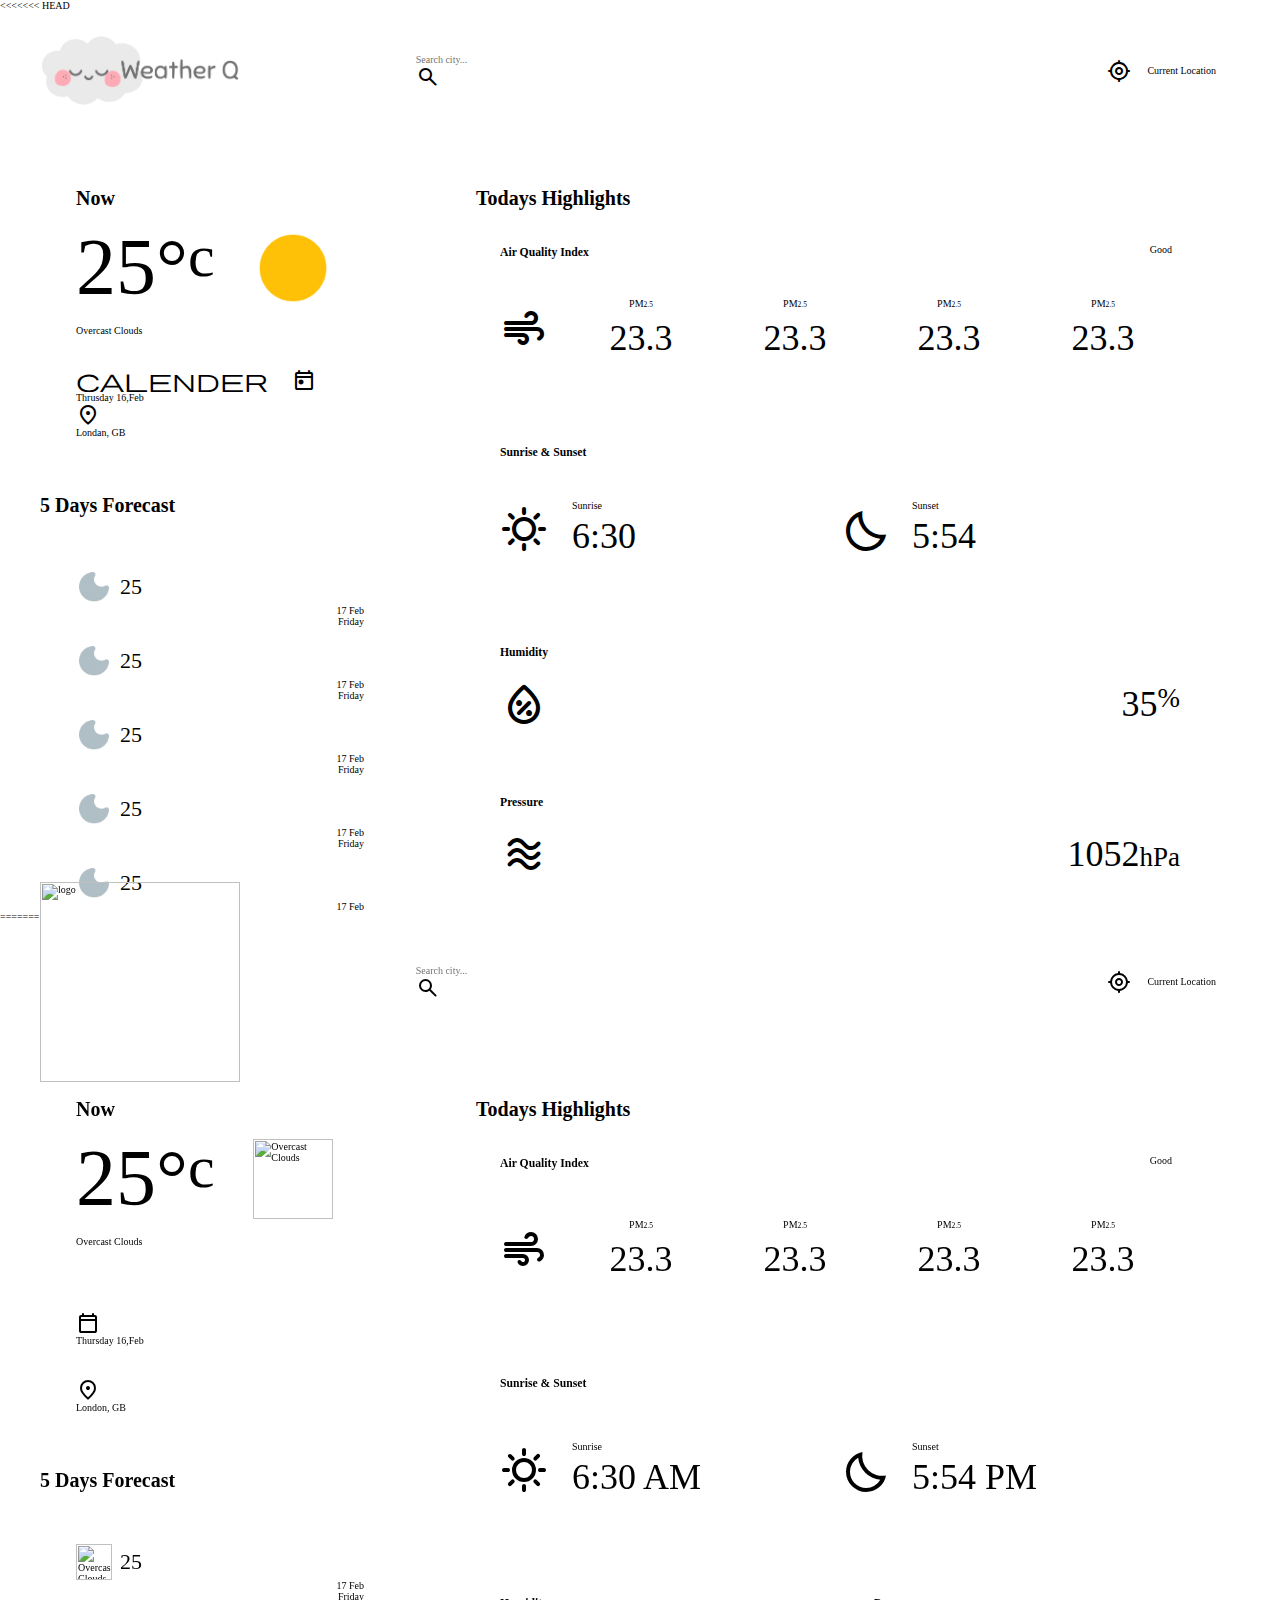
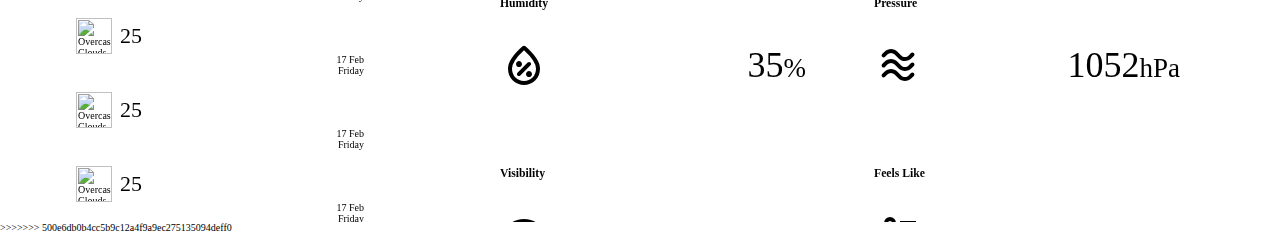
==== commit ff011ae7: "Merge branch 'main' of https://github.com/raunak01-raj/Weather-prediction" ====
--- a/assets/index.html
+++ b/assets/index.html
@@ -1,3 +1,4 @@
+<<<<<<< HEAD
 <!DOCTYPE html>
 <html lang="en">
 <head>
@@ -652,4 +653,688 @@
     </section>
 
 </body>
+=======
+<!DOCTYPE html>
+<html lang="en">
+    <head>
+        <meta charset="UTF-8">
+        <meta http-equiv="X-UA-Compatible" content="IE=edge">
+        <meta name="viewport" content="width=device-width, initial-scale=1.0">
+
+        <!-- primary meta tags  -->
+
+        <title>weatherio</title>
+        <meta name="title" content="weatherio">
+        <meta name="description" content="weatherio is a app made by code with ">
+
+        <!--
+            - favicon
+         -->
+         <link rel="shortcut icon" href="./favicon.svg" type="image/svg+xml">
+
+        <!-- 
+            google font link
+          -->
+        <link rel="preconnect" href="https://fonts.googleapis.com">
+        <link rel="preconnect" href="https://fonts.gstatic.com" crossorigin>
+        <link href="https://fonts.googleapis.com/css2?family=Nunito+Sans:wght@400;600&display=swap" rel="stylesheet">
+
+        <!-- 
+            custom css link
+          -->
+          <link rel="stylesheet" href="./assets/css/style.css">
+        <!-- 
+            custom js link
+          -->
+          <script src="./assets/js/app.js" type="module"></script>
+          <script src="./assets/js/route.js" type="module"></script>
+
+
+
+
+
+    </head>
+    <body>
+        <header class="header">
+            <div class="container">
+         
+                 <a href="#" class="logo">
+                     <img src="./assets/images/logo.png"    width="364 " height="58" alt="logo">  
+                 </a>
+         
+                 <div class="search-view" data-search-view>
+                    <div class="search-wrapper">
+                        <input type="search" name="search" placeholder="Search city..." autocomplete="off" class="search field"
+                        data-search-field>
+                                  
+                          <span class="m-icon">search</span>
+                          <button class="icon-btn leading-icon has-state" aria-label="close search" data-search-toggler>
+                            <span class="m-icon">arrow_back</span>    
+                        </button>
+                    </div>
+           
+                
+                 <div class="search-result " data-search-result>
+                    <ul class="view-list" data-search-list>
+                       
+                        <li class="view-list">
+                            <span class="m-icon">location_on</span>
+                         
+                            <div>
+                                <p class="item-title">Londan</p>
+        
+                                <p class="label-2" item-subtitle>State of London, GB</p>
+                            </div>
+                              
+                            <a href="#" class="item-link has-state"> data-search-toggler</a>
+                         </li>
+                           
+                          
+                    </ul>
+                 </div>
+        
+                </div>
+        
+                 <div class="header-actions">
+                     <button class="icon-btn has-state" aria-label="open search" data-search-toggler>
+                          <span class="m-icon">search</span>       
+                     </button>
+        
+                     <a href="#/current-location" class="btn-primary has-state"
+                     data-cuurent-location-btn>
+                           <span class="m-icon">my_location</span>
+        
+                            <span class="span">Current Location</span>        
+                     </a>
+                 </div>
+                 </div>
+                     
+
+         
+         
+            </div>
+         </header>
+         
+       
+
+        <main>
+            <article class="container">
+
+                <div class="content-left">
+                    <!-- 
+                        #current weather
+                     -->
+                     <section class="section current-weather" aria-label="current weather" data-current-weather>
+                        <div class="card card-lg current-weather-card">
+                            <h2 class="title-2 card-title">Now</h2>
+                            <div class="weapper">
+                                <p class="heading">25&deg;<sup>c</sup></p>
+
+                                <img src="./assets/images/weather_icons/01d.png" width="64" height="64" alt="Overcast Clouds" class="weather-icon">
+
+                            </div>
+                            <p class="body-3">Overcast Clouds</p>
+                            <ul class="meta-list">
+                                <li class="meta-list">
+                                    <span class="m-icon">calendar_today</span>
+
+                                    <p class="title-3 meta-text">Thursday 16,Feb</p>
+                                </li>
+
+                                <li class="meta-list">
+                                    <span class="m-icon">location_on</span>
+
+                                    <p class="title-3 meta-text">London, GB</p>
+                                </li>
+
+                            </ul>
+                        </div>
+                     </section>
+
+
+
+
+                     <!-- 
+                        #forecasts
+                     -->
+
+
+                     <section class="section forecast" aria-labelledby="forecast-label" data-5-day-forecast>
+                        <h2 class="title-2" id="forecast-label">5 Days Forecast</h2>
+
+                        <div class="card card-lg forecast-card">
+
+                            <ul>
+                                <li class="card-item">
+                                    <div class="icon-wrapper">
+                                        <img src="./assets/images/weather_icons/01n.png" width="36" height="36" alt="Overcast Clouds" class="weather-icon">
+
+
+                                        <span class="span">
+                                            <p class="title-2">25</p>
+
+                                            
+                                        </span>
+                                    </div>
+
+                                    <p class="label-1">17 Feb</p>
+
+                                    <p class="label-1">Friday</p>
+
+                                </li>
+
+
+                                <li class="card-item">
+                                    <div class="icon-wrapper">
+                                        <img src="./assets/images/weather_icons/01n.png" width="36" height="36" alt="Overcast Clouds" class="weather-icon">
+
+                                        <span class="span">
+                                            <p class="title-2">25</p>
+
+                                            
+                                        </span>
+                                    </div>
+
+                                    <p class="label-1">17 Feb</p>
+
+                                    <p class="label-1">Friday</p>
+
+                                </li>
+
+
+                                <li class="card-item">
+                                    <div class="icon-wrapper">
+                                        <img src="./assets/images/weather_icons/01n.png" width="36" height="36" alt="Overcast Clouds" class="weather-icon">
+
+                                        <span class="span">
+                                            <p class="title-2">25</p>
+
+                                            
+                                        </span>
+                                    </div>
+
+                                    <p class="label-1">17 Feb</p>
+
+                                    <p class="label-1">Friday</p>
+
+                                </li>
+
+
+
+                                <li class="card-item">
+                                    <div class="icon-wrapper">
+                                        <img src="./assets/images/weather_icons/01n.png" width="36" height="36" alt="Overcast Clouds" class="weather-icon">
+
+                                        <span class="span">
+                                            <p class="title-2">25</p>
+
+                                            
+                                        </span>
+                                    </div>
+
+                                    <p class="label-1">17 Feb</p>
+
+                                    <p class="label-1">Friday</p>
+
+                                </li>
+
+
+
+                                <li class="card-item">
+                                    <div class="icon-wrapper">
+                                        <img src="./assets/images/weather_icons/01n.png" width="36" height="36" alt="Overcast Clouds" class="weather-icon">
+
+                                        <span class="span">
+                                            <p class="title-2">25</p>
+
+                                            
+                                        </span>
+                                    </div>
+
+                                    <p class="label-1">17 Feb</p>
+
+                                    <p class="label-1">Friday</p>
+
+                                </li>
+
+
+
+                            </ul>
+                        </div>
+                     </section>
+
+                </div>
+
+                <div class="content-right">
+
+                    <!-- 
+                        #Highlights
+                     -->
+
+                     <section class="section highlights" aria-labelledby="highlights-label" data-highlights>
+
+                        <div class="card card-lg">
+
+
+                            <h2 class="title-2" id="highlights-label">Todays Highlights</h2>
+                            <div class="highlight-list">
+
+                                <div class="card card-sm highlight-card one">
+                                    <h3 class="title-3">Air Quality Index</h3>
+
+
+
+                                    <div class="wrapper">
+                                        <span class="m-icon">air</span>
+
+                                        <ul class="card-list">
+
+                                            <li class="card-item">
+                                                <p class="title-1">23.3</p>
+
+                                                <p class="label-1">PM<sub>2.5</sub></p>
+                                            </li>
+
+                                            <li class="card-item">
+                                                <p class="title-1">23.3</p>
+
+                                                <p class="label-1">PM<sub>2.5</sub></p>
+                                            </li>
+                                            
+                                            <li class="card-item">
+                                                <p class="title-1">23.3</p>
+
+                                                <p class="label-1">PM<sub>2.5</sub></p>
+                                            </li>
+                                            
+                                            <li class="card-item">
+                                                <p class="title-1">23.3</p>
+
+                                                <p class="label-1">PM<sub>2.5</sub></p>
+                                            </li>
+                                            
+                  
+                                      
+
+                                        </ul>
+                                    </div>
+
+
+                                    <span class="badge aqi-1 label-1" title="aqi message">
+                                        Good
+
+
+                                    </span>
+
+
+
+
+                                </div>
+
+                                <div class="card card-sm highlight-card two">
+
+                                    <h3 class="title-3">Sunrise & Sunset</h3>
+
+                                    <div class="card-list">
+
+                                        <div class="card-item">
+                                            <span class="m-icon">clear_day</span>
+
+                                            <div>
+                                                <p class="label-1">Sunrise</p>
+
+                                                <p class="title-1">6:30 AM</p>
+                                            </div>
+
+                                        </div>
+
+                                        <div class="card-item">
+                                            <span class="m-icon">clear_night</span>
+
+                                            <div>
+                                                <p class="label-1">Sunset</p>
+
+                                                <p class="title-1">5:54 PM</p>
+                                            </div>
+
+                                        </div>
+                                    </div>
+                                </div>
+
+                                <div class="card card-sm highlight-card">
+                                    <h3 class="title-3">Humidity</h3>
+                                    <div class="wrapper">
+
+                                        <span class="m-icon">humidity_percentage</span>
+
+                                        <p class="title-1">35<sub>%</sub></p>
+
+
+                                    </div>
+
+                                </div>
+
+                                <div class="card card-sm highlight-card">
+                                    <h3 class="title-3">Pressure</h3>
+                                    <div class="wrapper">
+
+                                        <span class="m-icon">airwave</span>
+
+                                        <p class="title-1">1052<sub>hPa</sub></p>
+
+
+                                    </div>
+
+
+
+                                </div>
+
+
+                                <div class="card card-sm highlight-card">
+                                    <h3 class="title-3">Visibility</h3>
+                                    <div class="wrapper">
+
+                                        <span class="m-icon">visibility</span>
+
+                                        <p class="title-1">10<sub>km</sub></p>
+
+
+                                    </div>
+
+                                </div>
+
+
+
+                                <div class="card card-sm highlight-card">
+                                    <h3 class="title-3">Feels Like</h3>
+                                    <div class="wrapper">
+
+                                        <span class="m-icon">thermostat</span>
+
+                                        <p class="title-1">25&deg;<sub>c</sub></p>
+
+
+                                    </div>
+
+                                </div>
+
+
+
+
+
+
+
+
+                            </div>
+
+
+                        </div>
+                     </section>
+
+
+                     <!-- 
+                        #Hourly forecasts
+                     -->
+                    <section class="section hourly-forecast" aria-label="hourly forecast" data-hourly-forecast>
+
+                        <h2 class="title-2">Today at</h2>
+
+                        <div class="slider-container">
+
+                            <ul class="slider-list" data-temp>
+
+                                <li class="slider-items">
+                                    <div class="card card-sm slider-card">
+
+                                        <p class="body-3">03 PM</p>
+
+                                        <img src="./assets/images/weather_icons/01n.png" width="48" height="48" loading="lazy" alt="" class="weather-icon" title="">
+
+                                        <p class="body-3">25&deg;</p>
+
+                                    </div>
+                                </li>
+
+                                <li class="slider-items">
+                                    <div class="card card-sm slider-card">
+
+                                        <p class="body-3">03 PM</p>
+
+                                        <img src="./assets/images/weather_icons/01n.png" width="48" height="48" loading="lazy" alt="" class="weather-icon" title="">
+
+                                        <p class="body-3">25&deg;</p>
+
+                                    </div>
+                                </li>
+                                <li class="slider-items">
+                                    <div class="card card-sm slider-card">
+
+                                        <p class="body-3">03 PM</p>
+
+                                        <img src="./assets/images/weather_icons/01n.png" width="48" height="48" loading="lazy" alt="" class="weather-icon" title="">
+
+                                        <p class="body-3">25&deg;</p>
+
+                                    </div>
+                                </li>
+                                <li class="slider-items">
+                                    <div class="card card-sm slider-card">
+
+                                        <p class="body-3">03 PM</p>
+
+                                        <img src="./assets/images/weather_icons/01n.png" width="48" height="48" loading="lazy" alt="" class="weather-icon" title="">
+
+                                        <p class="body-3">25&deg;</p>
+
+                                    </div>
+                                </li>
+                                <li class="slider-items">
+                                    <div class="card card-sm slider-card">
+
+                                        <p class="body-3">03 PM</p>
+
+                                        <img src="./assets/images/weather_icons/01n.png" width="48" height="48" loading="lazy" alt="" class="weather-icon" title="">
+
+                                        <p class="body-3">25&deg;</p>
+
+                                    </div>
+                                </li>
+                                <li class="slider-items">
+                                    <div class="card card-sm slider-card">
+
+                                        <p class="body-3">03 PM</p>
+
+                                        <img src="./assets/images/weather_icons/01n.png" width="48" height="48" loading="lazy" alt="" class="weather-icon" title="">
+
+                                        <p class="body-3">25&deg;</p>
+
+                                    </div>
+                                </li>
+                                <li class="slider-items">
+                                    <div class="card card-sm slider-card">
+
+                                        <p class="body-3">03 PM</p>
+
+                                        <img src="./assets/images/weather_icons/01n.png" width="48" height="48" loading="lazy" alt="" class="weather-icon" title="">
+
+                                        <p class="body-3">25&deg;</p>
+
+                                    </div>
+                                </li>
+                            </ul>
+
+                            <ul class="slider-list" data-wind>
+                                <li class="slider-items">
+                                    <div class="card card-sm slider-card">
+    
+                                        <p class="body-3">03 PM</p>
+    
+                                        <img src="./assets/images/weather_icons/direction.png" width="48" height="48" loading="lazy" alt="" class="weather-icon" title="">
+    
+                                        <p class="body-3">12 km/h </p>
+                                        
+    
+                                    </div>
+                                </li>
+                                <li class="slider-items">
+                                    <div class="card card-sm slider-card">
+    
+                                        <p class="body-3">03 PM</p>
+    
+                                        <img src="./assets/images/weather_icons/direction.png" width="48" height="48" loading="lazy" alt="" class="weather-icon" title="">
+    
+                                        <p class="body-3">12 km/h </p>
+                                        
+    
+                                    </div>
+                                </li>
+                                <li class="slider-items">
+                                    <div class="card card-sm slider-card">
+    
+                                        <p class="body-3">03 PM</p>
+    
+                                        <img src="./assets/images/weather_icons/direction.png" width="48" height="48" loading="lazy" alt="" class="weather-icon" title="">
+    
+                                        <p class="body-3">12 km/h </p>
+                                        
+    
+                                    </div>
+                                </li>
+                                <li class="slider-items">
+                                    <div class="card card-sm slider-card">
+    
+                                        <p class="body-3">03 PM</p>
+    
+                                        <img src="./assets/images/weather_icons/direction.png" width="48" height="48" loading="lazy" alt="" class="weather-icon" title="">
+    
+                                        <p class="body-3">12 km/h </p>
+                                        
+    
+                                    </div>
+                                </li>
+                                <li class="slider-items">
+                                    <div class="card card-sm slider-card">
+    
+                                        <p class="body-3">03 PM</p>
+    
+                                        <img src="./assets/images/weather_icons/direction.png" width="48" height="48" loading="lazy" alt="" class="weather-icon" title="">
+    
+                                        <p class="body-3">12 km/h </p>
+                                        
+    
+                                    </div>
+                                </li>
+                                <li class="slider-items">
+                                    <div class="card card-sm slider-card">
+    
+                                        <p class="body-3">03 PM</p>
+    
+                                        <img src="./assets/images/weather_icons/direction.png" width="48" height="48" loading="lazy" alt="" class="weather-icon" title="">
+    
+                                        <p class="body-3">12 km/h </p>
+                                        
+    
+                                    </div>
+                                </li>
+                                <li class="slider-items">
+                                    <div class="card card-sm slider-card">
+    
+                                        <p class="body-3">03 PM</p>
+    
+                                        <img src="./assets/images/weather_icons/direction.png" width="48" height="48" loading="lazy" alt="" class="weather-icon" title="">
+    
+                                        <p class="body-3">12 km/h </p>
+                                        
+    
+                                    </div>
+                                </li>
+                                <li class="slider-items">
+                                    <div class="card card-sm slider-card">
+    
+                                        <p class="body-3">03 PM</p>
+    
+                                        <img src="./assets/images/weather_icons/direction.png" width="48" height="48" loading="lazy" alt="" class="weather-icon" title="">
+    
+                                        <p class="body-3">12 km/h </p>
+                                        
+    
+                                    </div>
+                                </li>
+                            </ul>
+
+                            
+
+                            
+                        </div>
+                    </section>
+                    <!-- 
+                        #footer
+                     -->
+
+
+                    <footer class="footer">
+                        <p class="body-3">
+                          copyright 2024. All Rights Reserved
+                        </p>
+  
+                        <p class="body-3">
+                          Powered By <a href="https://openweathermap.org/api"  title="Free OpenWeather Api" target="_blank" rel="noopener">
+                              <img src="./assets/images/openweather.png" width="150" height="30" loading="lazy" alt="OpenWeather">
+  
+                             </a>
+                        </p>
+                    </footer>
+
+                     
+                    
+                
+                
+                    
+
+
+
+                </div>
+
+                <div class="loading" data-loading></div>
+
+
+                
+
+
+
+
+
+
+
+
+
+
+
+
+
+            </article>
+        </main>
+
+
+        <!--
+            #404 error
+        -->
+
+        <section class="error-content" data-error-content>
+
+            <h2 class="heading">404</h2>
+
+            <p class="body-1">Page not found !</p>
+
+            <a href="#" class="btn-primary">
+                <span class="span">Go Home</span>
+            </a>
+        </section>
+
+
+
+
+
+    </body>
+>>>>>>> 500e6db0b4cc5b9c12a4f9a9ec275135094deff0
 </html>--- a/assets/css/style.css
+++ b/assets/css/style.css
@@ -1,3 +1,4 @@
+<<<<<<< HEAD
 
 
 
@@ -1052,3 +1053,1037 @@
 @media (min-width:1400px){
 
 }
+=======
+
+
+
+
+
+
+/*-----------------------------------*\
+  #CUSTOM PROPERTY
+\*-----------------------------------*/
+:root {
+  --primary: #7042de; 
+  --on-primary: #fcf6f6;  
+  --background: #050505;
+  --on-background: #e0e0e069;
+  --surface: #0c0d0d91;
+  --on-surface: #ba4949;
+  --on-surface-variant: #7B7980; 
+  --on-surface-variant-2: #6b6a6e;
+  --outline: #3E3D40;
+  --bg-aqi-1: #89E589;
+  --on-bg-aqi-1: #1F331F;
+  --bg-aqi-2: #938d45;
+  --on-bg-aqi-2: #f2db0f;
+  --bg-aqi-3: #E5C089;
+  --on-bg-aqi-3: #e49722;
+  --bg-aqi-4: #940c0c;
+  --on-bg-aqi-4: #331F1F;
+  --bg-aqi-5: #E589B7;
+  --on-bg-aqi-5: #331F29;
+  --white: hsl(0, 0%, 100%);
+  --white-alpha-4: hsla(0, 0%, 100%, 0.04);
+  --white-alpha-8: hsla(0, 20%, 20%, 0.055);
+  --black-alpha-10: hwb(0 4% 96%);
+
+ /* gradient colors */
+  --gradient-1: linear-gradient(180deg, hsla(270, 5%, 7%, 0) 0%, hsla(270, 5%, 7%, 0.8) 65%, hsl(270, 5%, 7%) 100%);
+  --gradient-2: linear-gradient(180deg, hsla(260, 5%, 12%, 0) 0%, hsla(260, 5%, 12%, 0.8) 65%, hsl(260, 5%, 12%) 100%);
+
+  /* font family */
+  --ff-nunito-sans: 'Nunito Sans', sans-serif;
+
+  /* font size */
+  --heading: 5.6rem;
+  --title-1: 2rem;
+  --title-2: 1.8rem;
+  --title-3: 1.6rem;
+  --body-1: 2.2rem;
+  --body-2: 2rem;
+  --body-3: 1.6rem;
+  --label-1: 1.4rem;
+  --label-2: 1.2rem;
+    
+  /* font weight */
+
+  --weight-regular: 400;
+  --weight-semiBold: 600;
+
+  /**
+   * Box  shadow
+   */
+  
+   --shadow-1: 0px 1px 3px hsla(0, 0%, 0%, 0.5);
+   --shadow-2: 0px 3px 6px hsla(0, 0%, 0%, 0.4);
+
+  /**
+   * Border radius
+   */
+
+   --radius-28: 28px;
+   --radius-16: 16px;
+   --radius-pill: 500px;
+   --radius-circle: 50%;
+   
+  /**
+   * TRANSITION
+   */
+   --transition-short: 100ms ease;
+
+   
+
+}
+
+
+
+
+
+/*-----------------------------------*\
+  #RESET
+\*-----------------------------------*/
+
+*,
+*::before,
+*::after {
+  margin: 0;
+  padding: 0;
+  box-sizing: border-box;
+}
+
+li { list-style: none;}
+
+a,
+img,
+span,
+input,
+button { display: block;}
+
+a {
+  color:inherit;
+  text-decoration: none;
+}
+
+img {height: auto;}
+
+input,
+button{
+  background: none;
+  border: none;
+  color: inherit;
+  font: inherit;
+}
+
+input {width: 100%;}
+
+button {cursor: pointer;}
+
+sub { vertical-align: baseline;}
+
+sup { vertical-align: top;}
+
+sub, sup { font-size: 0.75em;}
+
+html{
+  font-family: var(--ff-nunito-sans);
+  font-size: 10px;
+  scroll-behavior: smooth;
+
+}
+
+body{
+  background-color: var(--background);
+  color: var(--on-background);
+  font-size: var(--body-3);
+  overflow: hidden;
+  
+}
+
+:focus-visible{
+  outline: 2px solid var(--white);
+  outline-offset: 2px;
+}
+
+::selection { background-color: var(--white-alpha-8);}
+::-webkit-scrollbar{
+  width: 6px;
+  height: 6px; /* horizontal scrollingg*/
+
+}
+
+::-webkit-scrollbar-thumb{
+  background-color: var(--white-alpha-8);
+  border-radius: var(--radius-pill);
+}
+
+
+
+/*-----------------------------------*\
+  #MATERIAL ICON
+\*-----------------------------------*/
+
+@font-face {
+  font-family:'Material Symbols Rounded';
+  font-style: normal;
+  font-weight: 400;
+
+  src: url(../font/material-symbol-rounded.woff2) format('woff2');
+}
+
+.m-icon{
+  font-family: 'Material symbols Rounded';
+  font-weight: normal;
+  font-style: normal;
+  font-size: 2.4rem;
+  line-height: 1;
+  letter-spacing: normal;
+  text-transform: none;
+  white-space: nowrap;
+  word-wrap: normal;
+  direction: ltr;
+  font-feature-settings: 'liga';
+  -webkit-font-feature-settings: 'liga';
+  -webkit-font-smoothing: antialiased;
+  height: lem;
+  width: lem;
+  overflow: hidden;
+  
+
+
+
+
+}
+
+
+
+/*-----------------------------------*\
+  #REUSED STYLE
+\*-----------------------------------*/
+
+.container {
+  max-width: 1600px;
+  width: 100%;
+  margin-inline: auto;
+  padding: 16px
+}
+
+.icon-btn{
+  background-color: var(--white-alpha-8);
+  width: 48px;
+  height: 48px;
+  display: grid;
+  place-items: center;
+  border-radius: var(--radius-circle);
+
+
+}
+
+.has-state { position: relative;}
+
+.has-state:hover { box-shadow: var(--shadow-1);}
+
+.has-state:is(:focus, :focus-visible) {box-shadow: none;}
+
+.has-state::before {
+  content: "";
+  position: absolute;
+  inset: 0;
+  border-radius: inherit;
+  clip-path: circle(100% at 50% 50%);
+  transform: var(--transition-short);
+
+}
+
+.has-state::hover::before{background-color: var(--white-alpha-4);}
+.has-state:is(:focus, :focus-visible)::before {
+  background-color: var(--white-alpha-8);
+  animation: ripple 250ms ease forwards;
+
+}
+
+@keyframes ripple {
+  0% {clip-path: circle(0% at 50% 50%);}
+  100% {clip-path: circle(100% at 50% 50%);}
+  
+}
+
+
+.btn-primary{
+  background-color: var(--primary);
+  color: var(--on-primary);
+  height: 48px;
+  line-height: 48px;
+  max-width: max-content;
+  display: flex;
+  align-items: center;
+  gap: 16px;
+  padding-inline: 16px;
+  border-radius: var(--radius-pill);
+}
+
+.btn.btn-primary .span{ font-weight: var(--weight-semiBold);}
+.btn-primary[disabled]{
+  background-color:var(--outline);
+  color: var(--on-surface-variant);
+  cursor: not-allowed;
+}
+
+.btn-primary[disabled]::before {display:name;}
+
+.card{
+  background-color: var(--surface);
+  color: var(--on-surface);
+}
+
+.card-lg{
+  border-radius: var(--radius-28);
+  padding: 20px;
+}
+
+
+.card-sm{
+  border-radius: var(--radius-16);
+  padding: 16px;
+}
+
+.heading{
+  color: var(--white);
+  font-size: var(--heading);
+  list-style: 1.1;
+}
+
+.title-1{ font-size: var(--title-1);}
+
+
+.title-2{
+  font-size: var(--title-2);
+  margin-block-end: 12px;
+}
+
+title-3{
+  font-size: var(--title-3);
+  font-weight: var(--weight-semiBold);
+
+}
+
+
+.body-1 { font-size: var(--body-1);}
+
+.body-2 {
+  font-size: var(--body-2);
+  font-weight: var(--weight-semiBold);
+}
+
+.body-3 {font-size: var(--body-3); }
+
+.label-1 { font-size: var(--label-1);}
+
+.label-2 { font-size: var(--label-2);}
+
+/*-----------------------------------*\
+  #HEADER
+\*-----------------------------------*/
+
+.header .btn-primary .span { display: none;}
+
+.logo img { width: 150px;}
+.header .container,
+.header-actions {
+  display: flex;
+  align-items: center;
+}
+
+.header .container { justify-content: space-between; }
+
+.header-actions {gap: 16px;}
+
+.header .btn-primary { padding-inline: 12px;}
+
+.search-view {
+  position: fixed;
+  top: 0;
+  left: 0;
+  width: 100%;
+  height: 100vh;
+  height: 100svh;  /* for mobile browser */
+  background-color: var(--surface);
+  color: var(--on-surface);
+  clip-path: circle(4% at calc(100% - 102px) 5%);
+  opacity: 0;
+  visibility: hidden;
+  z-index: 4;
+  transition: clip-path 500ms ease;
+}
+
+.search-view.active {
+  opacity: 1;
+  visibility: visible;
+  clip-path: circle(130% at 73% 5%);
+}
+
+.search-wrapper {
+  position: relative;
+  border-block-end: 1px solid var(--outline);
+}
+
+
+.search-wrapper::before{
+  content: "";
+  position: absolute;
+  top: 50%;
+  transform: translateY(-50%);
+  right: 16px;
+  width: 24px;
+  height: 24px;
+  border: 3px solid var(--on-surface);
+  border-block-start-color: transparent;
+  border-radius: var(--radius-circle);
+  animation: loading 500ms linear infinite;
+  display: none;
+} 
+
+@keyframes loading{
+  0% { transform: translateY(-50%) rotate(0);}
+  100% {transform: translateY(-50%) rotate(1turn);}
+}
+
+.search-wrapper:has(.searching)::before {display: block;}
+
+.search-field{
+  height: 80px;
+  line-height: 80px;
+  padding-inline: 56px 16px;
+  outline: none;
+}
+
+.search-fiel::placeholder { color: var(--on-surface-variant-2);}
+
+.search-field::-webkit-search-cancel-button { display: none;}
+
+.search-wrapper .leading-icon {
+  top: 50%;
+  left: 28px;
+  transform: translate(-50, -50);
+}
+
+.search-wrapper > .m-icon{ display: none;}
+
+.search-wrapper .icon-btn{
+  background-color: transparent;
+  box-shadow: none;
+}
+
+.search-view .view-list { padding-block: 8px 16px; }
+
+.search-view .view-item{
+  position:relative;
+  height: 56px;
+  display: flex;
+  justify-content: flex-start;
+  align-items: center;
+  gap: 16px;
+  padding-inline: 16px 24px;
+}
+
+.search-view .view-item :is(.m-icon, .item-subtitle){
+  color: var(--on-surface-variant);
+
+}
+
+.search-view .view-item .item-link{
+  position: absolute;
+  inset:0;
+  box-shadow: none;
+}
+
+
+
+
+
+
+
+
+
+
+/*-----------------------------------*\
+  #MAIN
+\*-----------------------------------*/
+
+main{
+  height: calc(100vh - 80px);
+  height: calc(100svh - 80px); /* for mobile */
+  overflow: hidden;
+}
+
+article.container {
+  position: relative;
+  display: grid;
+  grid-template-columns: minmax(0, 1fr);
+  gap: 20px;
+  height: 100%;
+  overflow-y: auto;  /*firefox*/
+  overflow-y: overlay;
+}
+
+article.container::-webkit-scrollbar-thumb{
+  background-color: transparent;
+}
+
+article.container:is(:hover, :focus-within)::-webkit-scrollbar-thumb{
+  background-color:var(--white-alpha-8);
+}
+
+article.container::-webkit-scrollbar-button{height: 10px;}
+
+article.container::before{
+  content: "";
+  position: fixed;
+  bottom: 0;
+  left: 0;
+  width: 100%;
+  height: 40px;
+  background-image: var(--gradient-1);
+  pointer-events: none;
+  z-index: 1;
+
+
+}
+
+.section:not(:last-child) {margin-block-end: 16px;}
+
+
+
+
+/*-----------------------------------*\
+  #CURRENT Weather
+\*-----------------------------------*/
+
+.current-weather-card .weapper {
+  margin-block: 12px;
+  display: flex;
+  gap: 8px;
+  align-items: center;
+}
+
+.current-weather-card .weather-icon { margin-inline: auto;}
+
+.current-weather-card > .body-3 {text-transform: capitalize;}
+
+.current-weather-card .meta-list {
+  margin-block-start: 16px;
+  padding-block-start: 16px;
+  border-block-start: 1px solid var(--outline);
+
+}
+
+.current-weather-card .meta-items {
+  display: flex;
+  align-items: center;
+  gap: 8px;
+}
+
+.current-weather-card .meta-items:not(:last-child) {
+  margin-block-end: 12px;
+}
+
+.current-weather-card .meta-text { color: var(--on-surface-variant);}
+
+
+
+/*-----------------------------------*\
+  #HIGHLIGHTS
+\*-----------------------------------*/
+
+.forecast-card .title-2 {margin-block-end: 0;}
+
+.forecast-card :is(.card-items, .icon-wrapper) {
+  display: flex;
+  align-items: center;
+}
+
+.forecast-card .card-items:not(:last-child) { margin-block-end: 12px; }
+
+.forecast-card .icon-wrapper { gap: 8px;}
+
+.forecast-card .label-1 {
+  color: var(--on-surface-variant);
+  font-weight: var(--weight-semiBold);
+}
+
+.forecast-card .card-item > .label-1 {
+  width: 100%;
+  text-align: right;
+}
+
+
+
+
+
+/*-----------------------------------*\
+  #HOURLY FORECAST
+\*-----------------------------------*/
+
+ .highlights .m-icon { font-size: 3.2rem;}
+
+ .highlight-list {
+  display: grid;
+  gap: 20px;
+ }
+
+.highlight-list .title-3 {
+  color: var(--on-surface-variant);
+  margin-block-end: 20px;
+}
+
+.highlights .card-sm {
+  background-color: var(--black-alpha-10);
+  position: relative;
+}
+
+.highlight-card :is(.wrapper, .card-list, .card-item) {
+  display: flex;
+  align-items: center;
+}
+
+
+.highlight-card .wrapper {
+  justify-content: space-between;
+  gap: 16px;
+}
+
+
+.highlight-card .card-list {
+  flex-wrap: wrap;
+  flex-grow: 1;
+  row-gap: 8px;
+}
+
+.highlight-card .card-item {
+  width: 50%;
+  justify-content: flex-end;
+  gap: 4px;
+}
+
+.highlight-card .label-1 {color: var(--on-surface-variant);}
+
+.badge {
+  position: absolute;
+  top: 16px;
+  right: 16px;
+  padding: 2px 12px;
+  border-radius: var(--radius-pill);
+  font-weight: var(--weight-semiBold);
+  cursor: help;
+}
+
+.badge.aqi-1 {
+  background-color: var(--bg-aqi-1);
+  color: var(--on-bg-aqi-1);
+}
+
+.badge.aqi-2 {
+  background-color: var(--bg-aqi-2);
+  color: var(--on-bg-aqi-2);
+}
+
+.badge.aqi-3 {
+  background-color: var(--bg-aqi-3);
+  color: var(--on-bg-aqi-3);
+}
+
+.badge.aqi-4 {
+  background-color: var(--bg-aqi-4);
+  color: var(--on-bg-aqi-4);
+}
+
+.badge.aqi-5 {
+  background-color: var(--bg-aqi-5);
+  color: var(--on-bg-aqi-5);
+}
+
+.highlight-card.two .card-item {
+  justify-content: flex-start;
+  flex-wrap: wrap;
+  gap: 8px 16px;
+}
+
+.highlight-card.two .label-1 { margin-block-end: 4px;}
+
+
+/*-----------------------------------*\
+  #FORECAST
+\*-----------------------------------*/
+
+.slider-container {
+  overflow-x: auto;
+  margin-inline: -16px;
+}
+
+.slider-container::-webkit-scrollbar { display: none;}
+
+.slider-list {
+  display: flex;
+  gap: 12px;
+}
+
+.slider-list:first-child { margin-block-end: 16px;}
+
+.slider-list::before,
+.slider-list::after {
+  content: "";
+  min-width: 4px;
+}
+
+.slider-item {
+  min-width: 110px;
+  flex: 1 1 100%;
+}
+
+.slider-card { text-align: center; }
+
+.slider-item .weather-icon {
+  margin-inline: auto;
+  margin-block: 12px;
+}
+
+
+
+/*-----------------------------------*\
+  #FOOTER
+\*-----------------------------------*/
+
+.footer,
+.footer .body-3:last-child {
+  display: flex;
+  flex-wrap: wrap;
+  justify-content: center;
+  align-items: center;
+}
+
+.footer {
+  color: var(--on-surface-variant);
+  text-align: center;
+  gap: 12px 24px;
+  margin-block-start: 28px;
+  display: none;
+}
+
+.fade-in .footer {display: flex;}
+.footer .body-3:last-child{ gap: 6px;}
+
+
+
+/*-----------------------------------*\
+  #LOADING
+\*-----------------------------------*/
+.loading {
+  position: absolute;
+  top: 0;
+  left: 0;
+  width: 100%;
+  height: 100%;
+  background-color: var(--background);
+  place-items: center;
+  z-index: 1;
+  display: none;
+}
+
+.loading::before {
+  content: "";
+  width: 48px;
+  height: 48px;
+  border: 4px solid var(--on-background);
+  border-block-start-color: transparent;
+  border-radius: var(--radius-circle);
+  animation: loading 500ms linear infinite;
+}
+
+
+
+
+/*-----------------------------------*\
+  #ERROR SECTION
+\*-----------------------------------*/
+
+.error-content {
+  position: fixed;
+  top: 0;
+  left: 0;
+  width: 100%;
+  height: 100vh;
+  height: 100svh; /*for mobile*/
+  background-color: var(--background);
+  flex-direction: column;
+  justify-content: center;
+  align-items: center;
+  display: none; 
+  z-index: 8;
+}
+
+.error-content .btn-primary { margin-block-start: 20px; }
+
+
+
+
+
+
+
+/*-----------------------------------*\
+  #FOOTER
+\*-----------------------------------*/
+
+
+
+
+
+/*-----------------------------------*\
+  #MEDIA QUERIES
+\*-----------------------------------*/
+
+/**
+*responsive for large than 768px screen
+*/
+
+@media (min-width:768px) {
+  /**
+  *Reused style
+  */
+  .container {padding: 24px; }
+
+  .title-1 { --title-1: 2.4rem;}
+
+  .section > .title-2 { margin-block-end: 16px; }
+
+  .card-sm {
+    padding: 20px;
+    display: grid;
+    grid-template-rows: min-content 1fr;
+  }
+  .badge {
+    top: 20px;
+    right: 20px;
+  }
+
+  /**
+  *header
+  */
+  .header-actions { gap: 24px;}
+
+  .header .btn-primary {padding-inline: 16px 24px;}
+
+  .header .btn-primary .span  {display: block;}
+
+  .search-view { clip-path: circle(3% at calc(100%-273px)6%;);}
+
+  /**
+  *main
+  */
+
+  main {
+    height: calc(100vh - 96px);
+    height: calc(100svh - 96px);
+  }
+
+  article.container {
+    padding-block-start: 0;
+    grid-template-columns: 280px minmax(0, 1fr);
+    align-items: flex-start;
+    gap: 24px;
+
+  }
+
+  .content-left {
+    position: sticky;
+    top: 0;
+  }
+
+  .section:not(:last-child) {margin-block: 20px; }
+
+  .forecast-card .card-item:not(:last-child) {
+    margin-block-end: 16px;
+  }
+
+  .highlight-list { grid-template-columns: 1fr 1fr;}
+
+  .highlight-card:nth-child(-n+2) {
+    grid-column: span 2;
+    height: 160px;
+  }
+
+  .highlight-card:nth-child(n+3) { height: 120px; }
+
+  .highlights .m-icon { font-size: 3.6rem;}
+
+  .highlight-card.one .card-item {
+    width: 25%;
+    flex-direction: column-reverse;
+    gap: 8px;
+  }
+
+  .slider-container {
+    margin-inline: 0 -24px;
+    border-bottom-left-radius: var(--radius-16);
+    border-top-left-radius: var(--radius-16);
+  }
+
+  .slider-list::before { display: none;}
+
+  .slider-list::after { min-width: 12px; }
+
+  .hourly-forecast .card-sm { padding: 16px;}
+}
+
+
+
+/**
+*responsive for large than 1200px screen
+*/
+
+@media (min-width:1200px) {
+  /**
+  *custom property
+  */
+
+  :root {
+    /*font size*/
+    --heading: 8rem;
+    --title-2: 2rem;
+
+  }
+
+  /**
+  *resused style
+  */
+
+  .container {padding: 40px;}
+
+  .card-lg { padding: 36px;}
+
+  .card-sm {padding: 24px;}
+
+  .title-1 { --title-1: 3.6rem;}
+
+  .highlight-card.two .card-item { column-gap: 24px;}
+
+  /**
+  *header
+  */
+  .header .icon-btn { display: none;}
+
+  .logo img {width: 200px;}
+
+  .header {
+    position: relative;
+    height: 120px;
+    z-index: 4;
+  }
+
+  .header .container {
+    padding-block: 0;
+    height: 100%;
+  }
+
+  .search-view,
+  .search-view.active {
+    all:unset;
+    display: block;
+    position: relative;
+    width: 500px;
+    animation: none;
+  }
+
+  .search-wrapper { border-block-end: none;}
+
+  .search-wrapper > .m-icon {display: block;}
+
+  .search-field,
+  .search-view .view-list { background-color: var(--surface);}
+
+  .search-field {
+    height: 56px;
+    border-radius: var(--radius-28);
+  }
+
+  .search-result,
+  .search-view:not(:focus-within) .search-result {
+    display: none;
+  }
+
+  .search-view:focus-within .search-result.active {
+    display: block;
+  }
+
+  .search-view:has(.search-result.active):focus-within .search-result {
+    border-bottom-left-radius: 0;
+    border-bottom-right-radius: 0;
+  }
+
+  .search-view .view-list {
+    position: absolute;
+    top: 100%;
+    left: 0;
+    width: 100%;
+    max-height: 360px;
+    border-radius: 0 0 var(--radius-28) var(--radius-28);
+    border-block-start: 1px solid var(--outline);
+    overflow-y: auto; /*firefox*/ 
+    overflow-y: overlay;
+  }
+
+  .search-view .view-list:empty { min-height: 120px;}
+
+  .search-view .view-list::-webkit-scrollbar-button {
+    height: 20px;
+  }
+
+  .search-view:is(:hover, :has(.view-list):hover) {
+    filter: drop-shadow(var(--shadow-1));
+  }
+
+  .search-view:is(:focus-within, :has(.view-list):focus-within) {
+    filter: drop-shadow(var(--shadow-2));
+  }
+
+  /**
+  *main
+  */
+
+  main {
+    height: calc(100vh - 120px);
+    height: calc(100svh - 120px);
+ }
+
+ article.container {
+  grid-template-columns: 360px minmax(0, 1fr);
+  gap: 40px;
+ }
+
+ .current-weather .weather-icon { width: 80px;}
+ .forecast-card .title-2 { --title-2: 2.2rem; }
+
+ .highlight-card:nth-child(-n+2) { height: 200px;}
+
+ .highlight-card:nth-child(n+3) { height: 150px; }
+
+ .highlight-card .m-icon {font-size: 4.8rem; }
+ .slider-list { gap: 16px;}
+
+
+  
+
+
+
+}
+
+
+
+
+/**
+*responsive for large than 1400px screen
+*/
+
+@media (min-width:1400px){
+
+}
+>>>>>>> 500e6db0b4cc5b9c12a4f9a9ec275135094deff0
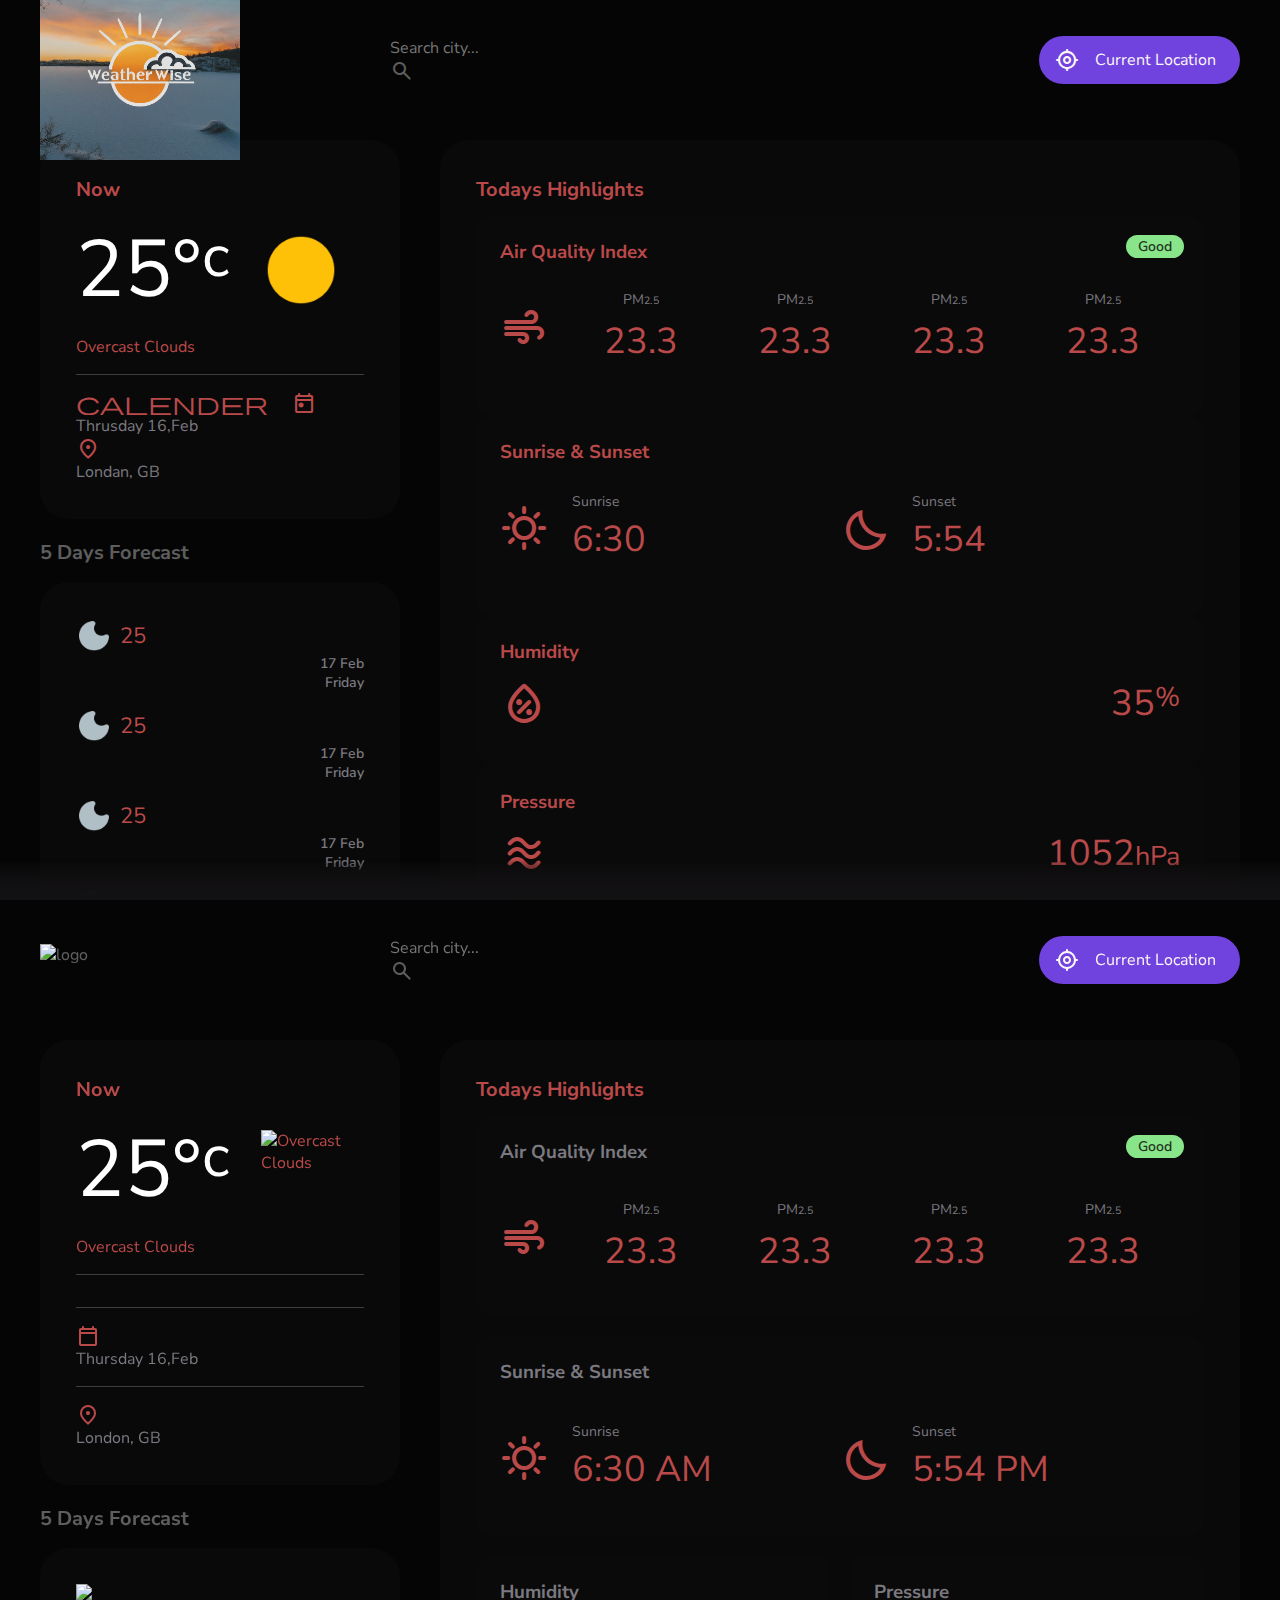
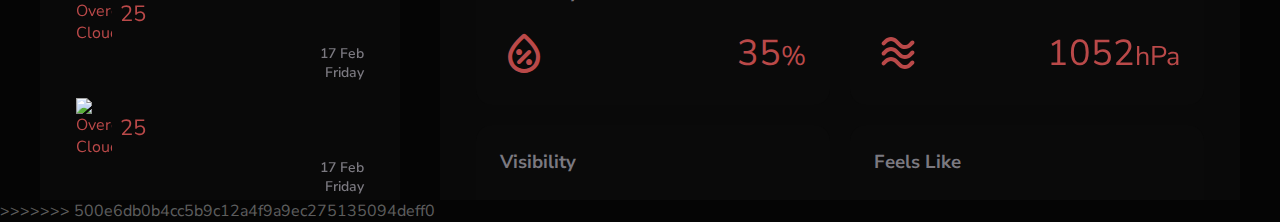
==== commit 12b95b2b: "update" ====
--- a/assets/index.html
+++ b/assets/index.html
@@ -1,4 +1,4 @@
-<<<<<<< HEAD
+
 <!DOCTYPE html>
 <html lang="en">
 <head>
@@ -54,7 +54,7 @@
    <div class="container">
 
         <a href="#" class="logo">
-            <img src="./images/logo.png"    width="364 " height="58" alt="logo">  
+            <img src="./images/weather_icons/weather wise.jpg"    width="364 " height="58" alt="logo">  
         </a>
 
         <div class="search-view" data-search-view>
@@ -621,7 +621,7 @@
              </p>
 
               <p class="body-3">
-                powered by<a href="https://openweather.org/api">
+                powered by<a href="https://openweather.org/api"  title="Free OpenWeather API" target="_blank" rel="noopener">
                 <img src="./images/openweather.png" width="150" height="30" loading="lazy" alt="OpenWeather">
             
                     </a>
@@ -653,7 +653,7 @@
     </section>
 
 </body>
-=======
+
 <!DOCTYPE html>
 <html lang="en">
     <head>
@@ -1279,7 +1279,7 @@
   
                         <p class="body-3">
                           Powered By <a href="https://openweathermap.org/api"  title="Free OpenWeather Api" target="_blank" rel="noopener">
-                              <img src="./assets/images/openweather.png" width="150" height="30" loading="lazy" alt="OpenWeather">
+                              <img src="./images/openweather.png" width="150" height="30" loading="lazy" alt="OpenWeather">
   
                              </a>
                         </p>
--- a/assets/css/style.css
+++ b/assets/css/style.css
@@ -1,4 +1,4 @@
-<<<<<<< HEAD
+
 
 
 
@@ -1053,7 +1053,7 @@
 @media (min-width:1400px){
 
 }
-=======
+
 
 
 
@@ -1275,7 +1275,7 @@
   display: grid;
   place-items: center;
   border-radius: var(--radius-circle);
-
+  
 
 }
 
@@ -1874,7 +1874,7 @@
 
   .header .btn-primary .span  {display: block;}
 
-  .search-view { clip-path: circle(3% at calc(100%-273px)6%;);}
+  .search-view { clip-path: circle(3% at calc(100%-273px)6%)}
 
   /**
   *main
@@ -2086,4 +2086,4 @@
 @media (min-width:1400px){
 
 }
->>>>>>> 500e6db0b4cc5b9c12a4f9a9ec275135094deff0
+
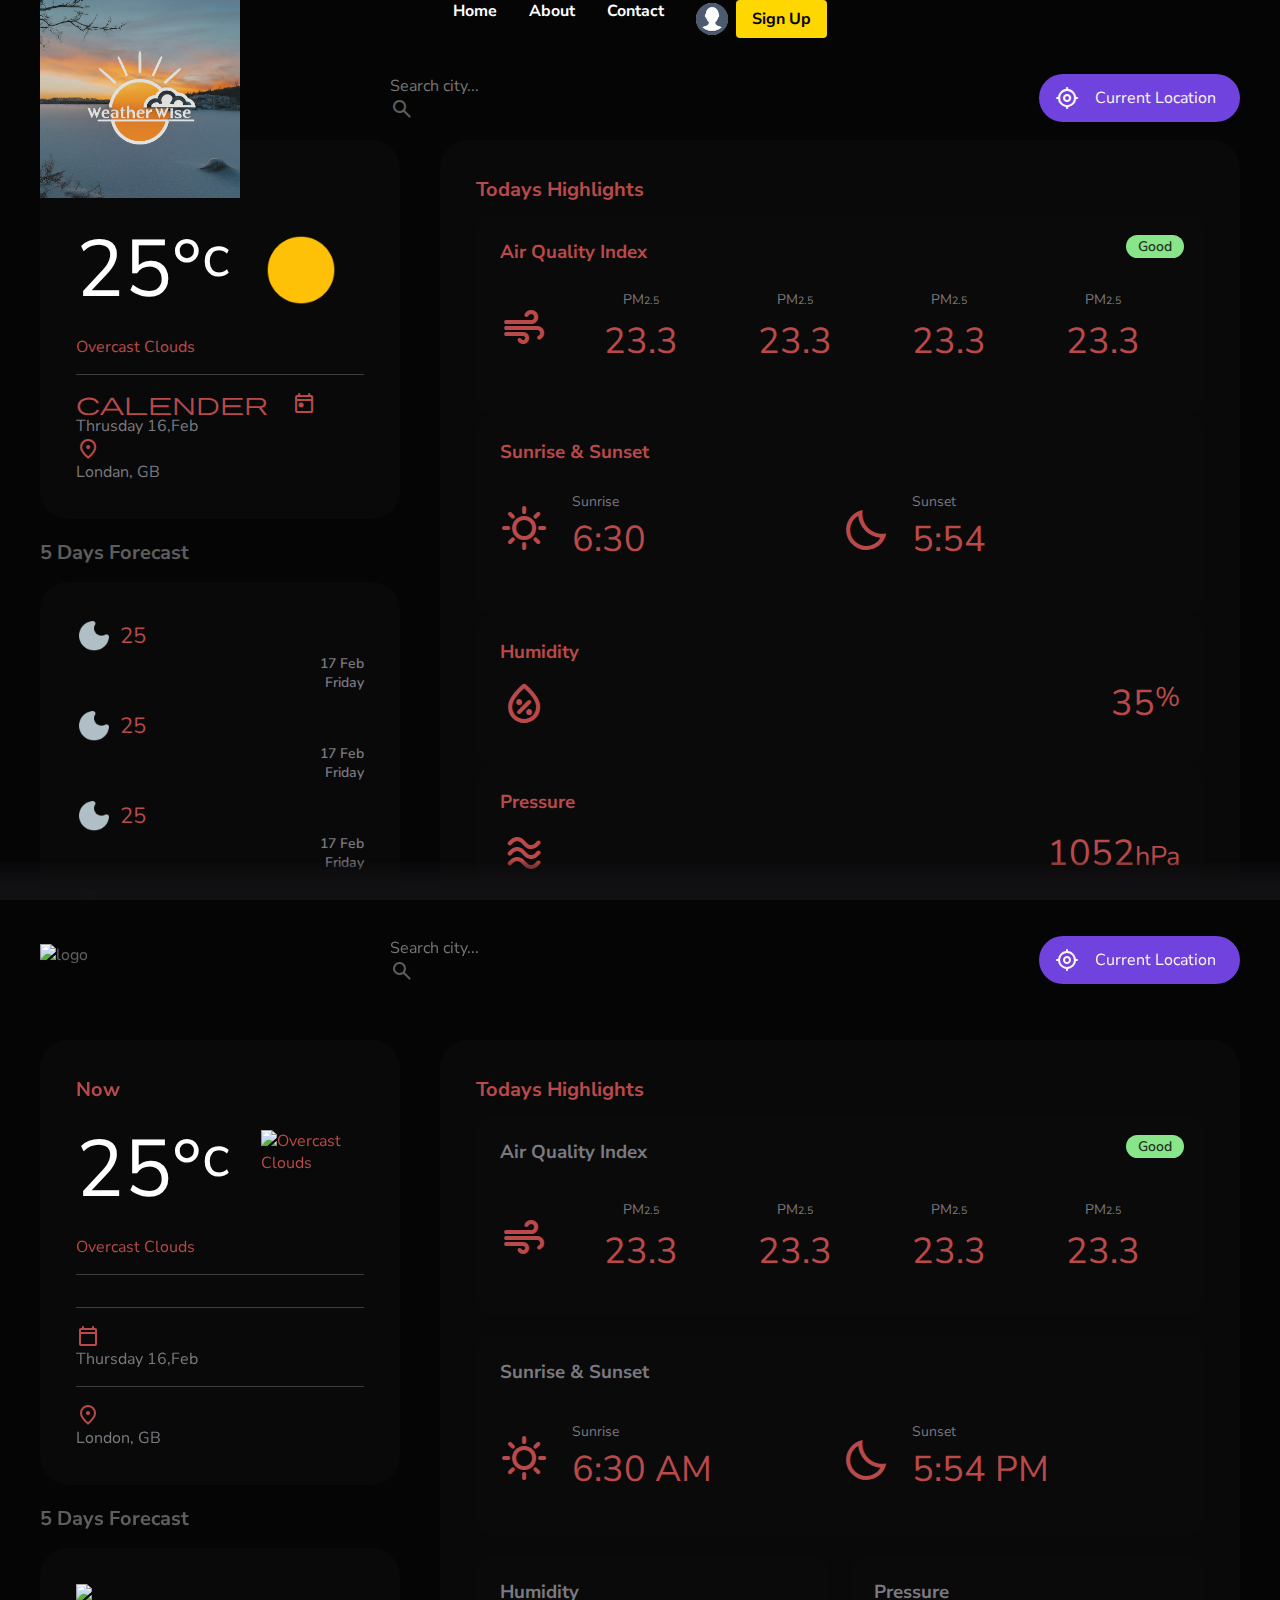
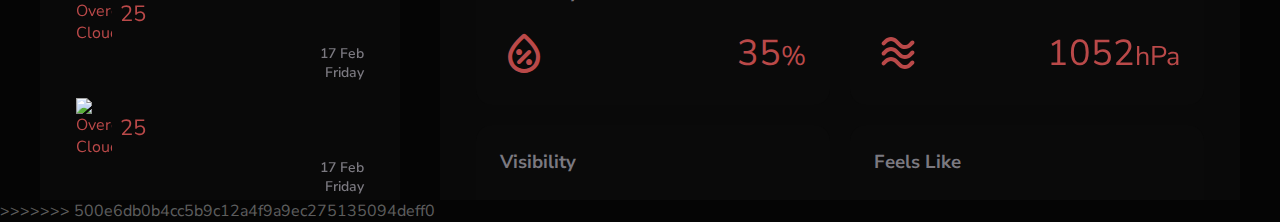
==== commit 235683c9: "new buttons" ====
--- a/assets/index.html
+++ b/assets/index.html
@@ -51,6 +51,17 @@
 
 
 <header class="header">
+    <nav>
+        <ul>
+            <li><a href="index.html">Home</a></li>
+            <li><a href="about.html">About</a></li>
+            <li><a href="contact.html">Contact</a></li>
+            <li class="profile">
+                <img src="./images/weather_icons/profile.jpg" alt="Profile Picture" class="profile-icon">
+                <a href="signup.html" class="signup-button">Sign Up</a>
+            </li>
+        </ul>
+    </nav>
    <div class="container">
 
         <a href="#" class="logo">
@@ -1271,19 +1282,20 @@
                         #footer
                      -->
 
-
-                    <footer class="footer">
+                     <footer>
                         <p class="body-3">
                           copyright 2024. All Rights Reserved
                         </p>
-  
+            
                         <p class="body-3">
                           Powered By <a href="https://openweathermap.org/api"  title="Free OpenWeather Api" target="_blank" rel="noopener">
                               <img src="./images/openweather.png" width="150" height="30" loading="lazy" alt="OpenWeather">
-  
-                             </a>
+            
+                            </a> 
                         </p>
                     </footer>
+
+                   
 
                      
                     
@@ -1315,7 +1327,9 @@
             </article>
         </main>
 
-
+        <!-- <footer>
+            <p>&copy; 2024 Weather Prediction Dashboard. All rights reserved.</p>
+        </footer>  -->
         <!--
             #404 error
         -->
@@ -1331,7 +1345,7 @@
             </a>
         </section>
 
-
+        
 
 
 
--- a/assets/css/style.css
+++ b/assets/css/style.css
@@ -1534,7 +1534,7 @@
   background-color:var(--white-alpha-8);
 }
 
-article.container::-webkit-scrollbar-button{height: 10px;}
+article.container::-webkit-scrollbar-button{height: 10px;} 
 
 article.container::before{
   content: "";
@@ -1827,8 +1827,181 @@
 
 
 
-
-
+nav ul {
+  list-style: none;
+  margin: 0;
+  padding: 0;
+  display: flex;
+  justify-content: center;
+}
+
+nav ul li {
+  margin: 0 1em;
+}
+
+nav ul li a {
+  color: white;
+  text-decoration: none;
+  font-weight: bold;
+}
+
+nav ul li a.active, nav ul li a:hover {
+  color: #FFD700;
+}
+
+
+
+.about-section {
+  text-align: center;
+}
+
+.about-section h1 {
+  font-size: 2em;
+  margin-bottom: 1em;
+}
+
+.about-section p {
+  font-size: 1.2em;
+  line-height: 1.6;
+  margin-bottom: 1em;
+}
+
+.contact-section {
+  text-align: center;
+}
+
+.contact-section h1 {
+  font-size: 2em;
+  margin-bottom: 1em;
+}
+
+.contact-section form {
+  display: flex;
+  flex-direction: column;
+  align-items: center;
+}
+
+.contact-section label {
+  font-size: 1.2em;
+  margin-bottom: 0.5em;
+}
+
+.contact-section input, .contact-section textarea {
+  width: 100%;
+  max-width: 500px;
+  padding: 0.5em;
+  margin-bottom: 1em;
+  border: 1px solid #ccc;
+  border-radius: 4px;
+}
+
+.contact-section button {
+  padding: 0.7em 1.5em;
+  font-size: 1em;
+  color: white;
+  background-color: #333;
+  border: none;
+  border-radius: 4px;
+  cursor: pointer;
+}
+
+.contact-section button:hover {
+  background-color: #FFD700;
+}
+
+.profile {
+  display: flex;
+  align-items: center;
+}
+
+.profile-icon {
+  width: 32px;
+  height: 32px;
+  border-radius: 50%;
+  margin-right: 0.5em;
+}
+
+.signup-button {
+  background-color: #FFD700;
+  color: black;
+  padding: 0.5em 1em;
+  border-radius: 4px;
+  text-decoration: none;
+}
+
+.signup-button:hover {
+  background-color: #FFA500;
+}
+
+
+.signup-section {
+  text-align: center;
+}
+
+.signup-section h1 {
+  font-size: 2em;
+  margin-bottom: 1em;
+}
+
+.signup-section form {
+  display: flex;
+  flex-direction: column;
+  align-items: center;
+}
+
+.signup-section label {
+  font-size: 1.2em;
+  margin-bottom: 0.5em;
+}
+
+.signup-section input {
+  width: 100%;
+  max-width: 500px;
+  padding: 0.5em;
+  margin-bottom: 1em;
+  border: 1px solid #ccc;
+  border-radius: 4px;
+}
+
+.signup-section button {
+  padding: 0.7em 1.5em;
+  font-size: 1em;
+  color: white;
+  background-color: #333;
+  border: none;
+  border-radius: 4px;
+  cursor: pointer;
+}
+
+.signup-section button:hover {
+  background-color: #FFD700;
+}
+
+.footer,
+.footer .body-3:last-child{
+  display: flex;
+  flex-wrap: wrap;
+  justify-content: center;
+  align-items: center;
+}
+
+
+footer {
+  background-color: #333;
+  color: var(--on-surface-variant);
+  text-align: center;
+  padding: 1em 0;
+  
+  bottom: 0;
+  width: 100%;
+  gap:12px 24px;
+  margin-block-start: 28px;
+  display: none;
+
+}
+
+.fade-in .footer{ display: flex;}
+.footer .body-3last-child{ gap: 6px;}
 /*-----------------------------------*\
   #FOOTER
 \*-----------------------------------*/
@@ -1953,7 +2126,7 @@
   }
 
   /**
-  *resused style
+  /* *resused style
   */
 
   .container {padding: 40px;}
@@ -2043,7 +2216,7 @@
 
   .search-view:is(:focus-within, :has(.view-list):focus-within) {
     filter: drop-shadow(var(--shadow-2));
-  }
+  } 
 
   /**
   *main
